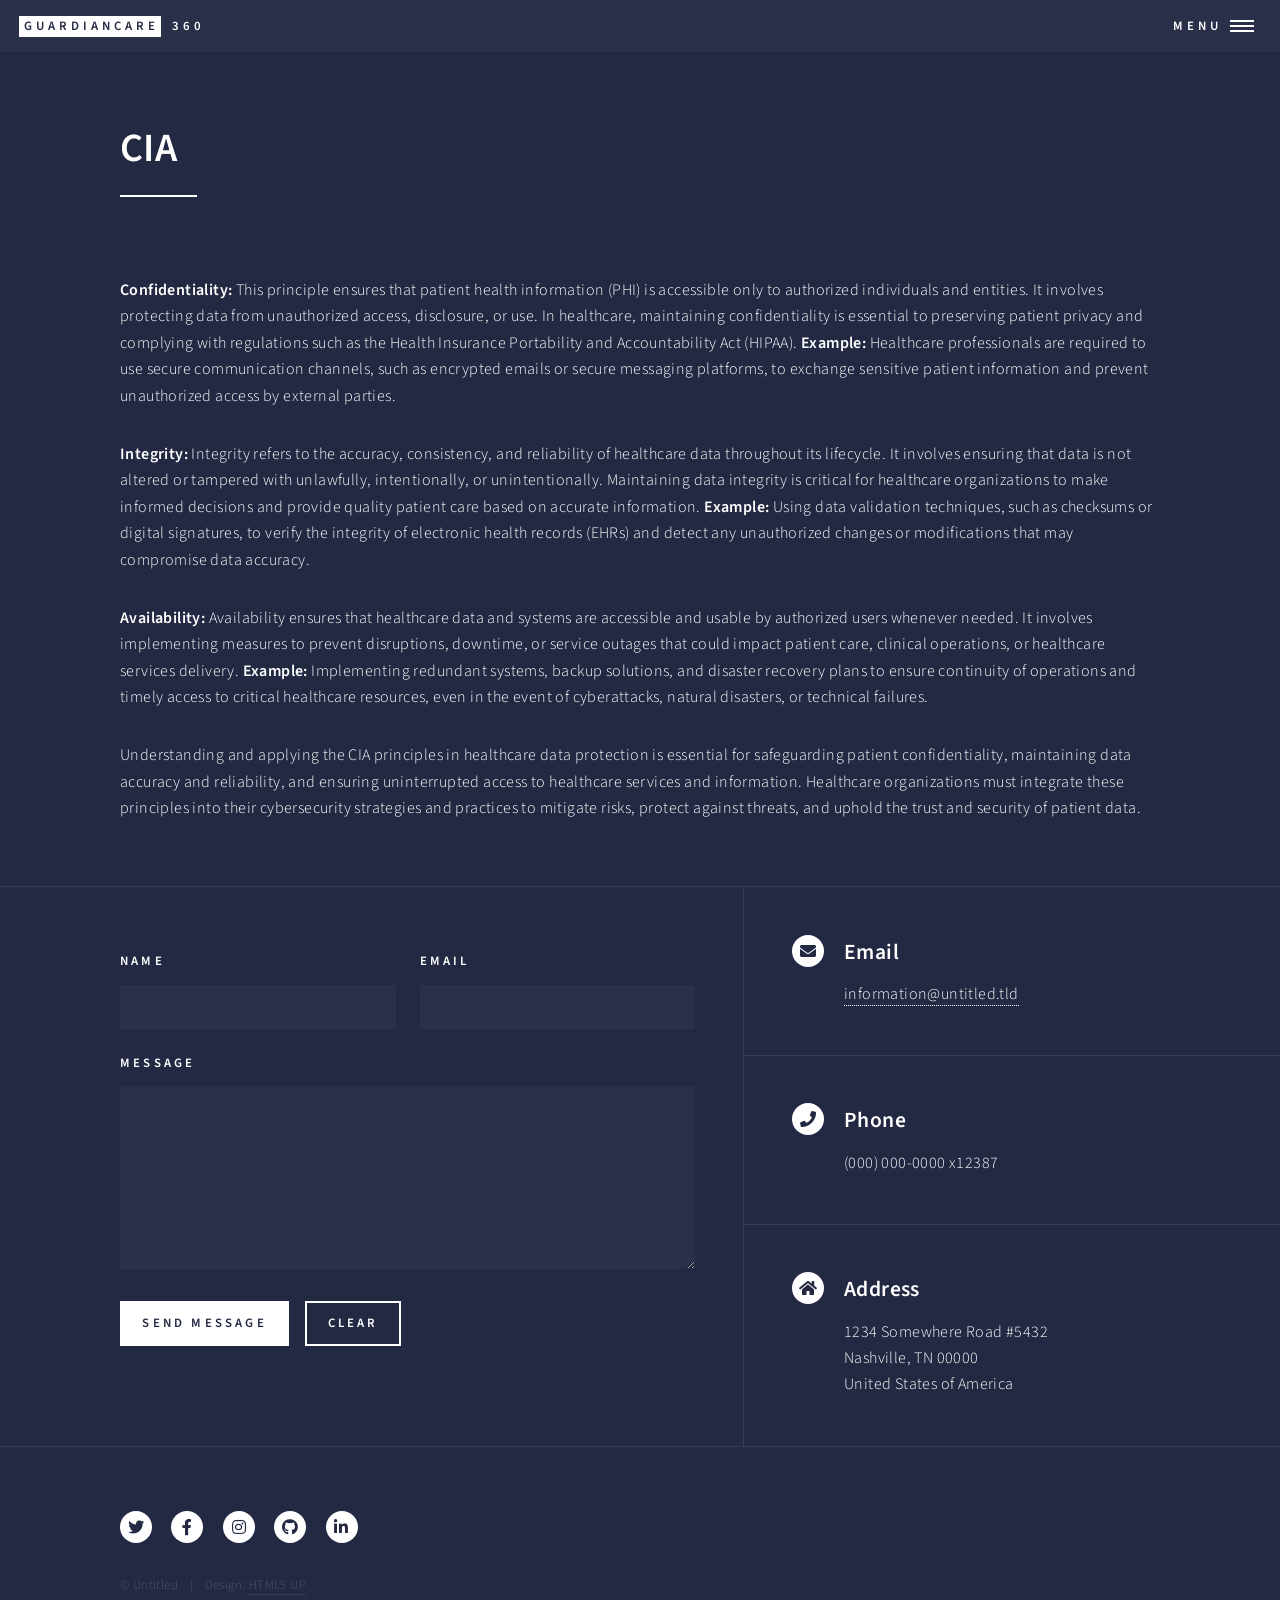
==== frontend/CIA.html @ e0faf11a "installations" ====
<!DOCTYPE HTML>

<html>
	<head>
		<title>CIA</title>
		<meta charset="utf-8" />
		<meta name="viewport" content="width=device-width, initial-scale=1, user-scalable=no" />
		<link rel="stylesheet" href="assets/css/main.css" />
		<noscript><link rel="stylesheet" href="assets/css/noscript.css" /></noscript>
	</head>
	<body class="is-preload">

		<!-- Wrapper -->
			<div id="wrapper">

				<!-- Header -->
					<header id="header">
						<a href="index.html" class="logo"><strong>GuardianCare</strong> <span>360</span></a>
						<nav>
							<a href="#menu">Menu</a>
						</nav>
					</header>

				<!-- Menu -->
					<nav id="menu">
						<ul class="links">
							<li><a href="index.html">Home</a></li>
							
						</ul>
						<ul class="actions stacked">
							<li><a href="#" class="button primary fit">Get Started</a></li>
							<li><a href="#" class="button fit">Log In</a></li>
						</ul>
					</nav>

				<!-- Main -->
					<div id="main" class="alt">

						<!-- One -->
							<section id="one">
								<div class="inner">
									<header class="major">
										<h1>CIA</h1>
									</header>
									<span class="image main"><img src="images/pic11.jpg" alt="" /></span>
									<p><b>Confidentiality:</b> This principle ensures that patient health information (PHI) is accessible only to authorized individuals and entities. It involves protecting data from unauthorized access, disclosure, or use. In healthcare, maintaining confidentiality is essential to preserving patient privacy and complying with regulations such as the Health Insurance Portability and Accountability Act (HIPAA).

										<b>Example:</b> Healthcare professionals are required to use secure communication channels, such as encrypted emails or secure messaging platforms, to exchange sensitive patient information and prevent unauthorized access by external parties.
										
										<p><b>Integrity:</b> Integrity refers to the accuracy, consistency, and reliability of healthcare data throughout its lifecycle. It involves ensuring that data is not altered or tampered with unlawfully, intentionally, or unintentionally. Maintaining data integrity is critical for healthcare organizations to make informed decisions and provide quality patient care based on accurate information.
										
										<b>Example: </b>Using data validation techniques, such as checksums or digital signatures, to verify the integrity of electronic health records (EHRs) and detect any unauthorized changes or modifications that may compromise data accuracy.</p>
										
										<p><b>Availability:</b> Availability ensures that healthcare data and systems are accessible and usable by authorized users whenever needed. It involves implementing measures to prevent disruptions, downtime, or service outages that could impact patient care, clinical operations, or healthcare services delivery.
										
										<b>Example:</b> Implementing redundant systems, backup solutions, and disaster recovery plans to ensure continuity of operations and timely access to critical healthcare resources, even in the event of cyberattacks, natural disasters, or technical failures.</p>
										
										Understanding and applying the CIA principles in healthcare data protection is essential for safeguarding patient confidentiality, maintaining data accuracy and reliability, and ensuring uninterrupted access to healthcare services and information. Healthcare organizations must integrate these principles into their cybersecurity strategies and practices to mitigate risks, protect against threats, and uphold the trust and security of patient data.</p>
									
								</div>
							</section>

					</div>

				<!-- Contact -->
					<section id="contact">
						<div class="inner">
							<section>
								<form method="post" action="#">
									<div class="fields">
										<div class="field half">
											<label for="name">Name</label>
											<input type="text" name="name" id="name" />
										</div>
										<div class="field half">
											<label for="email">Email</label>
											<input type="text" name="email" id="email" />
										</div>
										<div class="field">
											<label for="message">Message</label>
											<textarea name="message" id="message" rows="6"></textarea>
										</div>
									</div>
									<ul class="actions">
										<li><input type="submit" value="Send Message" class="primary" /></li>
										<li><input type="reset" value="Clear" /></li>
									</ul>
								</form>
							</section>
							<section class="split">
								<section>
									<div class="contact-method">
										<span class="icon solid alt fa-envelope"></span>
										<h3>Email</h3>
										<a href="#">information@untitled.tld</a>
									</div>
								</section>
								<section>
									<div class="contact-method">
										<span class="icon solid alt fa-phone"></span>
										<h3>Phone</h3>
										<span>(000) 000-0000 x12387</span>
									</div>
								</section>
								<section>
									<div class="contact-method">
										<span class="icon solid alt fa-home"></span>
										<h3>Address</h3>
										<span>1234 Somewhere Road #5432<br />
										Nashville, TN 00000<br />
										United States of America</span>
									</div>
								</section>
							</section>
						</div>
					</section>

				<!-- Footer -->
					<footer id="footer">
						<div class="inner">
							<ul class="icons">
								<li><a href="#" class="icon brands alt fa-twitter"><span class="label">Twitter</span></a></li>
								<li><a href="#" class="icon brands alt fa-facebook-f"><span class="label">Facebook</span></a></li>
								<li><a href="#" class="icon brands alt fa-instagram"><span class="label">Instagram</span></a></li>
								<li><a href="#" class="icon brands alt fa-github"><span class="label">GitHub</span></a></li>
								<li><a href="#" class="icon brands alt fa-linkedin-in"><span class="label">LinkedIn</span></a></li>
							</ul>
							<ul class="copyright">
								<li>&copy; Untitled</li><li>Design: <a href="https://html5up.net">HTML5 UP</a></li>
							</ul>
						</div>
					</footer>

			</div>

		<!-- Scripts -->
			<script src="assets/js/jquery.min.js"></script>
			<script src="assets/js/jquery.scrolly.min.js"></script>
			<script src="assets/js/jquery.scrollex.min.js"></script>
			<script src="assets/js/browser.min.js"></script>
			<script src="assets/js/breakpoints.min.js"></script>
			<script src="assets/js/util.js"></script>
			<script src="assets/js/main.js"></script>

	</body>
</html>
---- frontend/assets/css/main.css ----
@import url(fontawesome-all.min.css);
@import url("https://fonts.googleapis.com/css?family=Source+Sans+Pro:300,300italic,600,600italic");

/*
	Forty by HTML5 UP
	html5up.net | @ajlkn
	Free for personal and commercial use under the CCA 3.0 license (html5up.net/license)
*/

html, body, div, span, applet, object,
iframe, h1, h2, h3, h4, h5, h6, p, blockquote,
pre, a, abbr, acronym, address, big, cite,
code, del, dfn, em, img, ins, kbd, q, s, samp,
small, strike, strong, sub, sup, tt, var, b,
u, i, center, dl, dt, dd, ol, ul, li, fieldset,
form, label, legend, table, caption, tbody,
tfoot, thead, tr, th, td, article, aside,
canvas, details, embed, figure, figcaption,
footer, header, hgroup, menu, nav, output, ruby,
section, summary, time, mark, audio, video {
	margin: 0;
	padding: 0;
	border: 0;
	font-size: 100%;
	font: inherit;
	vertical-align: baseline;}

article, aside, details, figcaption, figure,
footer, header, hgroup, menu, nav, section {
	display: block;}

body {
	line-height: 1;
}

ol, ul {
	list-style: none;
}

blockquote, q {
	quotes: none;
}

	blockquote:before, blockquote:after, q:before, q:after {
		content: '';
		content: none;
	}

table {
	border-collapse: collapse;
	border-spacing: 0;
}

body {
	-webkit-text-size-adjust: none;
}

mark {
	background-color: transparent;
	color: inherit;
}

input::-moz-focus-inner {
	border: 0;
	padding: 0;
}

input, select, textarea {
	-moz-appearance: none;
	-webkit-appearance: none;
	-ms-appearance: none;
	appearance: none;
}

/* Basic */

	@-ms-viewport {
		width: device-width;
	}

	body {
		-ms-overflow-style: scrollbar;
	}

	@media screen and (max-width: 480px) {

		html, body {
			min-width: 320px;
		}

	}

	html {
		box-sizing: border-box;
	}

	*, *:before, *:after {
		box-sizing: inherit;
	}

	body {
		background: #242943;
	}

		body.is-preload *, body.is-preload *:before, body.is-preload *:after {
			-moz-animation: none !important;
			-webkit-animation: none !important;
			-ms-animation: none !important;
			animation: none !important;
			-moz-transition: none !important;
			-webkit-transition: none !important;
			-ms-transition: none !important;
			transition: none !important;
		}

/* Type */

	body, input, select, textarea {
		color: #ffffff;
		font-family: "Source Sans Pro", Helvetica, sans-serif;
		font-size: 17pt;
		font-weight: 300;
		letter-spacing: 0.025em;
		line-height: 1.65;
	}

		@media screen and (max-width: 1680px) {

			body, input, select, textarea {
				font-size: 14pt;
			}

		}

		@media screen and (max-width: 1280px) {

			body, input, select, textarea {
				font-size: 12pt;
			}

		}

		@media screen and (max-width: 360px) {

			body, input, select, textarea {
				font-size: 11pt;
			}

		}

	a {
		-moz-transition: color 0.2s ease-in-out, border-bottom-color 0.2s ease-in-out;
		-webkit-transition: color 0.2s ease-in-out, border-bottom-color 0.2s ease-in-out;
		-ms-transition: color 0.2s ease-in-out, border-bottom-color 0.2s ease-in-out;
		transition: color 0.2s ease-in-out, border-bottom-color 0.2s ease-in-out;
		border-bottom: dotted 1px;
		color: inherit;
		text-decoration: none;
	}

		a:hover {
			border-bottom-color: transparent;
			color: #9bf1ff !important;
		}

		a:active {
			color: #53e3fb !important;
		}

	strong, b {
		color: #ffffff;
		font-weight: 600;
	}

	em, i {
		font-style: italic;
	}

	p {
		margin: 0 0 2em 0;
	}

	h1, h2, h3, h4, h5, h6 {
		color: #ffffff;
		font-weight: 600;
		line-height: 1.65;
		margin: 0 0 1em 0;
	}

		h1 a, h2 a, h3 a, h4 a, h5 a, h6 a {
			color: inherit;
			border-bottom: 0;
		}

	h1 {
		font-size: 2.5em;
	}

	h2 {
		font-size: 1.75em;
	}

	h3 {
		font-size: 1.35em;
	}

	h4 {
		font-size: 1.1em;
	}

	h5 {
		font-size: 0.9em;
	}

	h6 {
		font-size: 0.7em;
	}

	@media screen and (max-width: 736px) {

		h1 {
			font-size: 2em;
		}

		h2 {
			font-size: 1.5em;
		}

		h3 {
			font-size: 1.25em;
		}

	}

	sub {
		font-size: 0.8em;
		position: relative;
		top: 0.5em;
	}

	sup {
		font-size: 0.8em;
		position: relative;
		top: -0.5em;
	}

	blockquote {
		border-left: solid 4px rgba(212, 212, 255, 0.1);
		font-style: italic;
		margin: 0 0 2em 0;
		padding: 0.5em 0 0.5em 2em;
	}

	code {
		background: rgba(212, 212, 255, 0.035);
		font-family: "Courier New", monospace;
		font-size: 0.9em;
		margin: 0 0.25em;
		padding: 0.25em 0.65em;
	}

	pre {
		-webkit-overflow-scrolling: touch;
		font-family: "Courier New", monospace;
		font-size: 0.9em;
		margin: 0 0 2em 0;
	}

		pre code {
			display: block;
			line-height: 1.75;
			padding: 1em 1.5em;
			overflow-x: auto;
		}

	hr {
		border: 0;
		border-bottom: solid 1px rgba(212, 212, 255, 0.1);
		margin: 2em 0;
	}

		hr.major {
			margin: 3em 0;
		}

	.align-left {
		text-align: left;
	}

	.align-center {
		text-align: center;
	}

	.align-right {
		text-align: right;
	}

/* Row */

	.row {
		display: flex;
		flex-wrap: wrap;
		box-sizing: border-box;
		align-items: stretch;
	}

		.row > * {
			box-sizing: border-box;
		}

		.row.gtr-uniform > * > :last-child {
			margin-bottom: 0;
		}

		.row.aln-left {
			justify-content: flex-start;
		}

		.row.aln-center {
			justify-content: center;
		}

		.row.aln-right {
			justify-content: flex-end;
		}

		.row.aln-top {
			align-items: flex-start;
		}

		.row.aln-middle {
			align-items: center;
		}

		.row.aln-bottom {
			align-items: flex-end;
		}

		.row > .imp {
			order: -1;
		}

		.row > .col-1 {
			width: 8.33333%;
		}

		.row > .off-1 {
			margin-left: 8.33333%;
		}

		.row > .col-2 {
			width: 16.66667%;
		}

		.row > .off-2 {
			margin-left: 16.66667%;
		}

		.row > .col-3 {
			width: 25%;
		}

		.row > .off-3 {
			margin-left: 25%;
		}

		.row > .col-4 {
			width: 33.33333%;
		}

		.row > .off-4 {
			margin-left: 33.33333%;
		}

		.row > .col-5 {
			width: 41.66667%;
		}

		.row > .off-5 {
			margin-left: 41.66667%;
		}

		.row > .col-6 {
			width: 50%;
		}

		.row > .off-6 {
			margin-left: 50%;
		}

		.row > .col-7 {
			width: 58.33333%;
		}

		.row > .off-7 {
			margin-left: 58.33333%;
		}

		.row > .col-8 {
			width: 66.66667%;
		}

		.row > .off-8 {
			margin-left: 66.66667%;
		}

		.row > .col-9 {
			width: 75%;
		}

		.row > .off-9 {
			margin-left: 75%;
		}

		.row > .col-10 {
			width: 83.33333%;
		}

		.row > .off-10 {
			margin-left: 83.33333%;
		}

		.row > .col-11 {
			width: 91.66667%;
		}

		.row > .off-11 {
			margin-left: 91.66667%;
		}

		.row > .col-12 {
			width: 100%;
		}

		.row > .off-12 {
			margin-left: 100%;
		}

		.row.gtr-0 {
			margin-top: 0;
			margin-left: 0em;
		}

			.row.gtr-0 > * {
				padding: 0 0 0 0em;
			}

			.row.gtr-0.gtr-uniform {
				margin-top: 0em;
			}

				.row.gtr-0.gtr-uniform > * {
					padding-top: 0em;
				}

		.row.gtr-25 {
			margin-top: 0;
			margin-left: -0.5em;
		}

			.row.gtr-25 > * {
				padding: 0 0 0 0.5em;
			}

			.row.gtr-25.gtr-uniform {
				margin-top: -0.5em;
			}

				.row.gtr-25.gtr-uniform > * {
					padding-top: 0.5em;
				}

		.row.gtr-50 {
			margin-top: 0;
			margin-left: -1em;
		}

			.row.gtr-50 > * {
				padding: 0 0 0 1em;
			}

			.row.gtr-50.gtr-uniform {
				margin-top: -1em;
			}

				.row.gtr-50.gtr-uniform > * {
					padding-top: 1em;
				}

		.row {
			margin-top: 0;
			margin-left: -2em;
		}

			.row > * {
				padding: 0 0 0 2em;
			}

			.row.gtr-uniform {
				margin-top: -2em;
			}

				.row.gtr-uniform > * {
					padding-top: 2em;
				}

		.row.gtr-150 {
			margin-top: 0;
			margin-left: -3em;
		}

			.row.gtr-150 > * {
				padding: 0 0 0 3em;
			}

			.row.gtr-150.gtr-uniform {
				margin-top: -3em;
			}

				.row.gtr-150.gtr-uniform > * {
					padding-top: 3em;
				}

		.row.gtr-200 {
			margin-top: 0;
			margin-left: -4em;
		}

			.row.gtr-200 > * {
				padding: 0 0 0 4em;
			}

			.row.gtr-200.gtr-uniform {
				margin-top: -4em;
			}

				.row.gtr-200.gtr-uniform > * {
					padding-top: 4em;
				}

		@media screen and (max-width: 1680px) {

			.row {
				display: flex;
				flex-wrap: wrap;
				box-sizing: border-box;
				align-items: stretch;
			}

				.row > * {
					box-sizing: border-box;
				}

				.row.gtr-uniform > * > :last-child {
					margin-bottom: 0;
				}

				.row.aln-left {
					justify-content: flex-start;
				}

				.row.aln-center {
					justify-content: center;
				}

				.row.aln-right {
					justify-content: flex-end;
				}

				.row.aln-top {
					align-items: flex-start;
				}

				.row.aln-middle {
					align-items: center;
				}

				.row.aln-bottom {
					align-items: flex-end;
				}

				.row > .imp-xlarge {
					order: -1;
				}

				.row > .col-1-xlarge {
					width: 8.33333%;
				}

				.row > .off-1-xlarge {
					margin-left: 8.33333%;
				}

				.row > .col-2-xlarge {
					width: 16.66667%;
				}

				.row > .off-2-xlarge {
					margin-left: 16.66667%;
				}

				.row > .col-3-xlarge {
					width: 25%;
				}

				.row > .off-3-xlarge {
					margin-left: 25%;
				}

				.row > .col-4-xlarge {
					width: 33.33333%;
				}

				.row > .off-4-xlarge {
					margin-left: 33.33333%;
				}

				.row > .col-5-xlarge {
					width: 41.66667%;
				}

				.row > .off-5-xlarge {
					margin-left: 41.66667%;
				}

				.row > .col-6-xlarge {
					width: 50%;
				}

				.row > .off-6-xlarge {
					margin-left: 50%;
				}

				.row > .col-7-xlarge {
					width: 58.33333%;
				}

				.row > .off-7-xlarge {
					margin-left: 58.33333%;
				}

				.row > .col-8-xlarge {
					width: 66.66667%;
				}

				.row > .off-8-xlarge {
					margin-left: 66.66667%;
				}

				.row > .col-9-xlarge {
					width: 75%;
				}

				.row > .off-9-xlarge {
					margin-left: 75%;
				}

				.row > .col-10-xlarge {
					width: 83.33333%;
				}

				.row > .off-10-xlarge {
					margin-left: 83.33333%;
				}

				.row > .col-11-xlarge {
					width: 91.66667%;
				}

				.row > .off-11-xlarge {
					margin-left: 91.66667%;
				}

				.row > .col-12-xlarge {
					width: 100%;
				}

				.row > .off-12-xlarge {
					margin-left: 100%;
				}

				.row.gtr-0 {
					margin-top: 0;
					margin-left: 0em;
				}

					.row.gtr-0 > * {
						padding: 0 0 0 0em;
					}

					.row.gtr-0.gtr-uniform {
						margin-top: 0em;
					}

						.row.gtr-0.gtr-uniform > * {
							padding-top: 0em;
						}

				.row.gtr-25 {
					margin-top: 0;
					margin-left: -0.5em;
				}

					.row.gtr-25 > * {
						padding: 0 0 0 0.5em;
					}

					.row.gtr-25.gtr-uniform {
						margin-top: -0.5em;
					}

						.row.gtr-25.gtr-uniform > * {
							padding-top: 0.5em;
						}

				.row.gtr-50 {
					margin-top: 0;
					margin-left: -1em;
				}

					.row.gtr-50 > * {
						padding: 0 0 0 1em;
					}

					.row.gtr-50.gtr-uniform {
						margin-top: -1em;
					}

						.row.gtr-50.gtr-uniform > * {
							padding-top: 1em;
						}

				.row {
					margin-top: 0;
					margin-left: -2em;
				}

					.row > * {
						padding: 0 0 0 2em;
					}

					.row.gtr-uniform {
						margin-top: -2em;
					}

						.row.gtr-uniform > * {
							padding-top: 2em;
						}

				.row.gtr-150 {
					margin-top: 0;
					margin-left: -3em;
				}

					.row.gtr-150 > * {
						padding: 0 0 0 3em;
					}

					.row.gtr-150.gtr-uniform {
						margin-top: -3em;
					}

						.row.gtr-150.gtr-uniform > * {
							padding-top: 3em;
						}

				.row.gtr-200 {
					margin-top: 0;
					margin-left: -4em;
				}

					.row.gtr-200 > * {
						padding: 0 0 0 4em;
					}

					.row.gtr-200.gtr-uniform {
						margin-top: -4em;
					}

						.row.gtr-200.gtr-uniform > * {
							padding-top: 4em;
						}

		}

		@media screen and (max-width: 1280px) {

			.row {
				display: flex;
				flex-wrap: wrap;
				box-sizing: border-box;
				align-items: stretch;
			}

				.row > * {
					box-sizing: border-box;
				}

				.row.gtr-uniform > * > :last-child {
					margin-bottom: 0;
				}

				.row.aln-left {
					justify-content: flex-start;
				}

				.row.aln-center {
					justify-content: center;
				}

				.row.aln-right {
					justify-content: flex-end;
				}

				.row.aln-top {
					align-items: flex-start;
				}

				.row.aln-middle {
					align-items: center;
				}

				.row.aln-bottom {
					align-items: flex-end;
				}

				.row > .imp-large {
					order: -1;
				}

				.row > .col-1-large {
					width: 8.33333%;
				}

				.row > .off-1-large {
					margin-left: 8.33333%;
				}

				.row > .col-2-large {
					width: 16.66667%;
				}

				.row > .off-2-large {
					margin-left: 16.66667%;
				}

				.row > .col-3-large {
					width: 25%;
				}

				.row > .off-3-large {
					margin-left: 25%;
				}

				.row > .col-4-large {
					width: 33.33333%;
				}

				.row > .off-4-large {
					margin-left: 33.33333%;
				}

				.row > .col-5-large {
					width: 41.66667%;
				}

				.row > .off-5-large {
					margin-left: 41.66667%;
				}

				.row > .col-6-large {
					width: 50%;
				}

				.row > .off-6-large {
					margin-left: 50%;
				}

				.row > .col-7-large {
					width: 58.33333%;
				}

				.row > .off-7-large {
					margin-left: 58.33333%;
				}

				.row > .col-8-large {
					width: 66.66667%;
				}

				.row > .off-8-large {
					margin-left: 66.66667%;
				}

				.row > .col-9-large {
					width: 75%;
				}

				.row > .off-9-large {
					margin-left: 75%;
				}

				.row > .col-10-large {
					width: 83.33333%;
				}

				.row > .off-10-large {
					margin-left: 83.33333%;
				}

				.row > .col-11-large {
					width: 91.66667%;
				}

				.row > .off-11-large {
					margin-left: 91.66667%;
				}

				.row > .col-12-large {
					width: 100%;
				}

				.row > .off-12-large {
					margin-left: 100%;
				}

				.row.gtr-0 {
					margin-top: 0;
					margin-left: 0em;
				}

					.row.gtr-0 > * {
						padding: 0 0 0 0em;
					}

					.row.gtr-0.gtr-uniform {
						margin-top: 0em;
					}

						.row.gtr-0.gtr-uniform > * {
							padding-top: 0em;
						}

				.row.gtr-25 {
					margin-top: 0;
					margin-left: -0.375em;
				}

					.row.gtr-25 > * {
						padding: 0 0 0 0.375em;
					}

					.row.gtr-25.gtr-uniform {
						margin-top: -0.375em;
					}

						.row.gtr-25.gtr-uniform > * {
							padding-top: 0.375em;
						}

				.row.gtr-50 {
					margin-top: 0;
					margin-left: -0.75em;
				}

					.row.gtr-50 > * {
						padding: 0 0 0 0.75em;
					}

					.row.gtr-50.gtr-uniform {
						margin-top: -0.75em;
					}

						.row.gtr-50.gtr-uniform > * {
							padding-top: 0.75em;
						}

				.row {
					margin-top: 0;
					margin-left: -1.5em;
				}

					.row > * {
						padding: 0 0 0 1.5em;
					}

					.row.gtr-uniform {
						margin-top: -1.5em;
					}

						.row.gtr-uniform > * {
							padding-top: 1.5em;
						}

				.row.gtr-150 {
					margin-top: 0;
					margin-left: -2.25em;
				}

					.row.gtr-150 > * {
						padding: 0 0 0 2.25em;
					}

					.row.gtr-150.gtr-uniform {
						margin-top: -2.25em;
					}

						.row.gtr-150.gtr-uniform > * {
							padding-top: 2.25em;
						}

				.row.gtr-200 {
					margin-top: 0;
					margin-left: -3em;
				}

					.row.gtr-200 > * {
						padding: 0 0 0 3em;
					}

					.row.gtr-200.gtr-uniform {
						margin-top: -3em;
					}

						.row.gtr-200.gtr-uniform > * {
							padding-top: 3em;
						}

		}

		@media screen and (max-width: 980px) {

			.row {
				display: flex;
				flex-wrap: wrap;
				box-sizing: border-box;
				align-items: stretch;
			}

				.row > * {
					box-sizing: border-box;
				}

				.row.gtr-uniform > * > :last-child {
					margin-bottom: 0;
				}

				.row.aln-left {
					justify-content: flex-start;
				}

				.row.aln-center {
					justify-content: center;
				}

				.row.aln-right {
					justify-content: flex-end;
				}

				.row.aln-top {
					align-items: flex-start;
				}

				.row.aln-middle {
					align-items: center;
				}

				.row.aln-bottom {
					align-items: flex-end;
				}

				.row > .imp-medium {
					order: -1;
				}

				.row > .col-1-medium {
					width: 8.33333%;
				}

				.row > .off-1-medium {
					margin-left: 8.33333%;
				}

				.row > .col-2-medium {
					width: 16.66667%;
				}

				.row > .off-2-medium {
					margin-left: 16.66667%;
				}

				.row > .col-3-medium {
					width: 25%;
				}

				.row > .off-3-medium {
					margin-left: 25%;
				}

				.row > .col-4-medium {
					width: 33.33333%;
				}

				.row > .off-4-medium {
					margin-left: 33.33333%;
				}

				.row > .col-5-medium {
					width: 41.66667%;
				}

				.row > .off-5-medium {
					margin-left: 41.66667%;
				}

				.row > .col-6-medium {
					width: 50%;
				}

				.row > .off-6-medium {
					margin-left: 50%;
				}

				.row > .col-7-medium {
					width: 58.33333%;
				}

				.row > .off-7-medium {
					margin-left: 58.33333%;
				}

				.row > .col-8-medium {
					width: 66.66667%;
				}

				.row > .off-8-medium {
					margin-left: 66.66667%;
				}

				.row > .col-9-medium {
					width: 75%;
				}

				.row > .off-9-medium {
					margin-left: 75%;
				}

				.row > .col-10-medium {
					width: 83.33333%;
				}

				.row > .off-10-medium {
					margin-left: 83.33333%;
				}

				.row > .col-11-medium {
					width: 91.66667%;
				}

				.row > .off-11-medium {
					margin-left: 91.66667%;
				}

				.row > .col-12-medium {
					width: 100%;
				}

				.row > .off-12-medium {
					margin-left: 100%;
				}

				.row.gtr-0 {
					margin-top: 0;
					margin-left: 0em;
				}

					.row.gtr-0 > * {
						padding: 0 0 0 0em;
					}

					.row.gtr-0.gtr-uniform {
						margin-top: 0em;
					}

						.row.gtr-0.gtr-uniform > * {
							padding-top: 0em;
						}

				.row.gtr-25 {
					margin-top: 0;
					margin-left: -0.375em;
				}

					.row.gtr-25 > * {
						padding: 0 0 0 0.375em;
					}

					.row.gtr-25.gtr-uniform {
						margin-top: -0.375em;
					}

						.row.gtr-25.gtr-uniform > * {
							padding-top: 0.375em;
						}

				.row.gtr-50 {
					margin-top: 0;
					margin-left: -0.75em;
				}

					.row.gtr-50 > * {
						padding: 0 0 0 0.75em;
					}

					.row.gtr-50.gtr-uniform {
						margin-top: -0.75em;
					}

						.row.gtr-50.gtr-uniform > * {
							padding-top: 0.75em;
						}

				.row {
					margin-top: 0;
					margin-left: -1.5em;
				}

					.row > * {
						padding: 0 0 0 1.5em;
					}

					.row.gtr-uniform {
						margin-top: -1.5em;
					}

						.row.gtr-uniform > * {
							padding-top: 1.5em;
						}

				.row.gtr-150 {
					margin-top: 0;
					margin-left: -2.25em;
				}

					.row.gtr-150 > * {
						padding: 0 0 0 2.25em;
					}

					.row.gtr-150.gtr-uniform {
						margin-top: -2.25em;
					}

						.row.gtr-150.gtr-uniform > * {
							padding-top: 2.25em;
						}

				.row.gtr-200 {
					margin-top: 0;
					margin-left: -3em;
				}

					.row.gtr-200 > * {
						padding: 0 0 0 3em;
					}

					.row.gtr-200.gtr-uniform {
						margin-top: -3em;
					}

						.row.gtr-200.gtr-uniform > * {
							padding-top: 3em;
						}

		}

		@media screen and (max-width: 736px) {

			.row {
				display: flex;
				flex-wrap: wrap;
				box-sizing: border-box;
				align-items: stretch;
			}

				.row > * {
					box-sizing: border-box;
				}

				.row.gtr-uniform > * > :last-child {
					margin-bottom: 0;
				}

				.row.aln-left {
					justify-content: flex-start;
				}

				.row.aln-center {
					justify-content: center;
				}

				.row.aln-right {
					justify-content: flex-end;
				}

				.row.aln-top {
					align-items: flex-start;
				}

				.row.aln-middle {
					align-items: center;
				}

				.row.aln-bottom {
					align-items: flex-end;
				}

				.row > .imp-small {
					order: -1;
				}

				.row > .col-1-small {
					width: 8.33333%;
				}

				.row > .off-1-small {
					margin-left: 8.33333%;
				}

				.row > .col-2-small {
					width: 16.66667%;
				}

				.row > .off-2-small {
					margin-left: 16.66667%;
				}

				.row > .col-3-small {
					width: 25%;
				}

				.row > .off-3-small {
					margin-left: 25%;
				}

				.row > .col-4-small {
					width: 33.33333%;
				}

				.row > .off-4-small {
					margin-left: 33.33333%;
				}

				.row > .col-5-small {
					width: 41.66667%;
				}

				.row > .off-5-small {
					margin-left: 41.66667%;
				}

				.row > .col-6-small {
					width: 50%;
				}

				.row > .off-6-small {
					margin-left: 50%;
				}

				.row > .col-7-small {
					width: 58.33333%;
				}

				.row > .off-7-small {
					margin-left: 58.33333%;
				}

				.row > .col-8-small {
					width: 66.66667%;
				}

				.row > .off-8-small {
					margin-left: 66.66667%;
				}

				.row > .col-9-small {
					width: 75%;
				}

				.row > .off-9-small {
					margin-left: 75%;
				}

				.row > .col-10-small {
					width: 83.33333%;
				}

				.row > .off-10-small {
					margin-left: 83.33333%;
				}

				.row > .col-11-small {
					width: 91.66667%;
				}

				.row > .off-11-small {
					margin-left: 91.66667%;
				}

				.row > .col-12-small {
					width: 100%;
				}

				.row > .off-12-small {
					margin-left: 100%;
				}

				.row.gtr-0 {
					margin-top: 0;
					margin-left: 0em;
				}

					.row.gtr-0 > * {
						padding: 0 0 0 0em;
					}

					.row.gtr-0.gtr-uniform {
						margin-top: 0em;
					}

						.row.gtr-0.gtr-uniform > * {
							padding-top: 0em;
						}

				.row.gtr-25 {
					margin-top: 0;
					margin-left: -0.3125em;
				}

					.row.gtr-25 > * {
						padding: 0 0 0 0.3125em;
					}

					.row.gtr-25.gtr-uniform {
						margin-top: -0.3125em;
					}

						.row.gtr-25.gtr-uniform > * {
							padding-top: 0.3125em;
						}

				.row.gtr-50 {
					margin-top: 0;
					margin-left: -0.625em;
				}

					.row.gtr-50 > * {
						padding: 0 0 0 0.625em;
					}

					.row.gtr-50.gtr-uniform {
						margin-top: -0.625em;
					}

						.row.gtr-50.gtr-uniform > * {
							padding-top: 0.625em;
						}

				.row {
					margin-top: 0;
					margin-left: -1.25em;
				}

					.row > * {
						padding: 0 0 0 1.25em;
					}

					.row.gtr-uniform {
						margin-top: -1.25em;
					}

						.row.gtr-uniform > * {
							padding-top: 1.25em;
						}

				.row.gtr-150 {
					margin-top: 0;
					margin-left: -1.875em;
				}

					.row.gtr-150 > * {
						padding: 0 0 0 1.875em;
					}

					.row.gtr-150.gtr-uniform {
						margin-top: -1.875em;
					}

						.row.gtr-150.gtr-uniform > * {
							padding-top: 1.875em;
						}

				.row.gtr-200 {
					margin-top: 0;
					margin-left: -2.5em;
				}

					.row.gtr-200 > * {
						padding: 0 0 0 2.5em;
					}

					.row.gtr-200.gtr-uniform {
						margin-top: -2.5em;
					}

						.row.gtr-200.gtr-uniform > * {
							padding-top: 2.5em;
						}

		}

		@media screen and (max-width: 480px) {

			.row {
				display: flex;
				flex-wrap: wrap;
				box-sizing: border-box;
				align-items: stretch;
			}

				.row > * {
					box-sizing: border-box;
				}

				.row.gtr-uniform > * > :last-child {
					margin-bottom: 0;
				}

				.row.aln-left {
					justify-content: flex-start;
				}

				.row.aln-center {
					justify-content: center;
				}

				.row.aln-right {
					justify-content: flex-end;
				}

				.row.aln-top {
					align-items: flex-start;
				}

				.row.aln-middle {
					align-items: center;
				}

				.row.aln-bottom {
					align-items: flex-end;
				}

				.row > .imp-xsmall {
					order: -1;
				}

				.row > .col-1-xsmall {
					width: 8.33333%;
				}

				.row > .off-1-xsmall {
					margin-left: 8.33333%;
				}

				.row > .col-2-xsmall {
					width: 16.66667%;
				}

				.row > .off-2-xsmall {
					margin-left: 16.66667%;
				}

				.row > .col-3-xsmall {
					width: 25%;
				}

				.row > .off-3-xsmall {
					margin-left: 25%;
				}

				.row > .col-4-xsmall {
					width: 33.33333%;
				}

				.row > .off-4-xsmall {
					margin-left: 33.33333%;
				}

				.row > .col-5-xsmall {
					width: 41.66667%;
				}

				.row > .off-5-xsmall {
					margin-left: 41.66667%;
				}

				.row > .col-6-xsmall {
					width: 50%;
				}

				.row > .off-6-xsmall {
					margin-left: 50%;
				}

				.row > .col-7-xsmall {
					width: 58.33333%;
				}

				.row > .off-7-xsmall {
					margin-left: 58.33333%;
				}

				.row > .col-8-xsmall {
					width: 66.66667%;
				}

				.row > .off-8-xsmall {
					margin-left: 66.66667%;
				}

				.row > .col-9-xsmall {
					width: 75%;
				}

				.row > .off-9-xsmall {
					margin-left: 75%;
				}

				.row > .col-10-xsmall {
					width: 83.33333%;
				}

				.row > .off-10-xsmall {
					margin-left: 83.33333%;
				}

				.row > .col-11-xsmall {
					width: 91.66667%;
				}

				.row > .off-11-xsmall {
					margin-left: 91.66667%;
				}

				.row > .col-12-xsmall {
					width: 100%;
				}

				.row > .off-12-xsmall {
					margin-left: 100%;
				}

				.row.gtr-0 {
					margin-top: 0;
					margin-left: 0em;
				}

					.row.gtr-0 > * {
						padding: 0 0 0 0em;
					}

					.row.gtr-0.gtr-uniform {
						margin-top: 0em;
					}

						.row.gtr-0.gtr-uniform > * {
							padding-top: 0em;
						}

				.row.gtr-25 {
					margin-top: 0;
					margin-left: -0.3125em;
				}

					.row.gtr-25 > * {
						padding: 0 0 0 0.3125em;
					}

					.row.gtr-25.gtr-uniform {
						margin-top: -0.3125em;
					}

						.row.gtr-25.gtr-uniform > * {
							padding-top: 0.3125em;
						}

				.row.gtr-50 {
					margin-top: 0;
					margin-left: -0.625em;
				}

					.row.gtr-50 > * {
						padding: 0 0 0 0.625em;
					}

					.row.gtr-50.gtr-uniform {
						margin-top: -0.625em;
					}

						.row.gtr-50.gtr-uniform > * {
							padding-top: 0.625em;
						}

				.row {
					margin-top: 0;
					margin-left: -1.25em;
				}

					.row > * {
						padding: 0 0 0 1.25em;
					}

					.row.gtr-uniform {
						margin-top: -1.25em;
					}

						.row.gtr-uniform > * {
							padding-top: 1.25em;
						}

				.row.gtr-150 {
					margin-top: 0;
					margin-left: -1.875em;
				}

					.row.gtr-150 > * {
						padding: 0 0 0 1.875em;
					}

					.row.gtr-150.gtr-uniform {
						margin-top: -1.875em;
					}

						.row.gtr-150.gtr-uniform > * {
							padding-top: 1.875em;
						}

				.row.gtr-200 {
					margin-top: 0;
					margin-left: -2.5em;
				}

					.row.gtr-200 > * {
						padding: 0 0 0 2.5em;
					}

					.row.gtr-200.gtr-uniform {
						margin-top: -2.5em;
					}

						.row.gtr-200.gtr-uniform > * {
							padding-top: 2.5em;
						}

		}

/* Section/Article */

	section.special, article.special {
		text-align: center;
	}

	header.major {
		width: -moz-max-content;
		width: -webkit-max-content;
		width: -ms-max-content;
		width: max-content;
		margin-bottom: 2em;
	}

		header.major > :first-child {
			margin-bottom: 0;
			width: calc(100% + 0.5em);
		}

			header.major > :first-child:after {
				content: '';
				background-color: #ffffff;
				display: block;
				height: 2px;
				margin: 0.325em 0 0.5em 0;
				width: 100%;
			}

		header.major > p {
			font-size: 0.7em;
			font-weight: 600;
			letter-spacing: 0.25em;
			margin-bottom: 0;
			text-transform: uppercase;
		}

		body.is-ie header.major > :first-child:after {
			max-width: 9em;
		}

		body.is-ie header.major > h1:after {
			max-width: 100% !important;
		}

	@media screen and (max-width: 736px) {

		header.major > p br {
			display: none;
		}

	}

/* Form */

	form {
		margin: 0 0 2em 0;
	}

		form > :last-child {
			margin-bottom: 0;
		}

		form > .fields {
			display: -moz-flex;
			display: -webkit-flex;
			display: -ms-flex;
			display: flex;
			-moz-flex-wrap: wrap;
			-webkit-flex-wrap: wrap;
			-ms-flex-wrap: wrap;
			flex-wrap: wrap;
			width: calc(100% + 3em);
			margin: -1.5em 0 2em -1.5em;
		}

			form > .fields > .field {
				-moz-flex-grow: 0;
				-webkit-flex-grow: 0;
				-ms-flex-grow: 0;
				flex-grow: 0;
				-moz-flex-shrink: 0;
				-webkit-flex-shrink: 0;
				-ms-flex-shrink: 0;
				flex-shrink: 0;
				padding: 1.5em 0 0 1.5em;
				width: calc(100% - 1.5em);
			}

				form > .fields > .field.half {
					width: calc(50% - 0.75em);
				}

				form > .fields > .field.third {
					width: calc(100%/3 - 0.5em);
				}

				form > .fields > .field.quarter {
					width: calc(25% - 0.375em);
				}

		@media screen and (max-width: 480px) {

			form > .fields {
				width: calc(100% + 3em);
				margin: -1.5em 0 2em -1.5em;
			}

				form > .fields > .field {
					padding: 1.5em 0 0 1.5em;
					width: calc(100% - 1.5em);
				}

					form > .fields > .field.half {
						width: calc(100% - 1.5em);
					}

					form > .fields > .field.third {
						width: calc(100% - 1.5em);
					}

					form > .fields > .field.quarter {
						width: calc(100% - 1.5em);
					}

		}

	label {
		color: #ffffff;
		display: block;
		font-size: 0.8em;
		font-weight: 600;
		letter-spacing: 0.25em;
		margin: 0 0 1em 0;
		text-transform: uppercase;
	}

	input[type="text"],
	input[type="password"],
	input[type="email"],
	input[type="tel"],
	input[type="search"],
	input[type="url"],
	select,
	textarea {
		-moz-appearance: none;
		-webkit-appearance: none;
		-ms-appearance: none;
		appearance: none;
		background: rgba(212, 212, 255, 0.035);
		border: none;
		border-radius: 0;
		color: inherit;
		display: block;
		outline: 0;
		padding: 0 1em;
		text-decoration: none;
		width: 100%;
	}

		input[type="text"]:invalid,
		input[type="password"]:invalid,
		input[type="email"]:invalid,
		input[type="tel"]:invalid,
		input[type="search"]:invalid,
		input[type="url"]:invalid,
		select:invalid,
		textarea:invalid {
			box-shadow: none;
		}

		input[type="text"]:focus,
		input[type="password"]:focus,
		input[type="email"]:focus,
		input[type="tel"]:focus,
		input[type="search"]:focus,
		input[type="url"]:focus,
		select:focus,
		textarea:focus {
			border-color: #9bf1ff;
			box-shadow: 0 0 0 2px #9bf1ff;
		}

	select {
		background-image: url("data:image/svg+xml;charset=utf8,%3Csvg xmlns='http://www.w3.org/2000/svg' width='40' height='40' preserveAspectRatio='none' viewBox='0 0 40 40'%3E%3Cpath d='M9.4,12.3l10.4,10.4l10.4-10.4c0.2-0.2,0.5-0.4,0.9-0.4c0.3,0,0.6,0.1,0.9,0.4l3.3,3.3c0.2,0.2,0.4,0.5,0.4,0.9 c0,0.4-0.1,0.6-0.4,0.9L20.7,31.9c-0.2,0.2-0.5,0.4-0.9,0.4c-0.3,0-0.6-0.1-0.9-0.4L4.3,17.3c-0.2-0.2-0.4-0.5-0.4-0.9 c0-0.4,0.1-0.6,0.4-0.9l3.3-3.3c0.2-0.2,0.5-0.4,0.9-0.4S9.1,12.1,9.4,12.3z' fill='rgba(212, 212, 255, 0.1)' /%3E%3C/svg%3E");
		background-size: 1.25rem;
		background-repeat: no-repeat;
		background-position: calc(100% - 1rem) center;
		height: 2.75em;
		padding-right: 2.75em;
		text-overflow: ellipsis;
	}

		select option {
			color: #ffffff;
			background: #242943;
		}

		select:focus::-ms-value {
			background-color: transparent;
		}

		select::-ms-expand {
			display: none;
		}

	input[type="text"],
	input[type="password"],
	input[type="email"],
	input[type="tel"],
	input[type="search"],
	input[type="url"],
	select {
		height: 2.75em;
	}

	textarea {
		padding: 0.75em 1em;
	}

	input[type="checkbox"],
	input[type="radio"] {
		-moz-appearance: none;
		-webkit-appearance: none;
		-ms-appearance: none;
		appearance: none;
		display: block;
		float: left;
		margin-right: -2em;
		opacity: 0;
		width: 1em;
		z-index: -1;
	}

		input[type="checkbox"] + label,
		input[type="radio"] + label {
			text-decoration: none;
			color: #ffffff;
			cursor: pointer;
			display: inline-block;
			font-weight: 300;
			padding-left: 2.65em;
			padding-right: 0.75em;
			position: relative;
		}

			input[type="checkbox"] + label:before,
			input[type="radio"] + label:before {
				-moz-osx-font-smoothing: grayscale;
				-webkit-font-smoothing: antialiased;
				display: inline-block;
				font-style: normal;
				font-variant: normal;
				text-rendering: auto;
				line-height: 1;
				text-transform: none !important;
				font-family: 'Font Awesome 5 Free';
				font-weight: 900;
			}

			input[type="checkbox"] + label:before,
			input[type="radio"] + label:before {
				background: rgba(212, 212, 255, 0.035);
				content: '';
				display: inline-block;
				font-size: 0.8em;
				height: 2.0625em;
				left: 0;
				letter-spacing: 0;
				line-height: 2.0625em;
				position: absolute;
				text-align: center;
				top: 0;
				width: 2.0625em;
			}

		input[type="checkbox"]:checked + label:before,
		input[type="radio"]:checked + label:before {
			background: #ffffff;
			border-color: #9bf1ff;
			content: '\f00c';
			color: #242943;
		}

		input[type="checkbox"]:focus + label:before,
		input[type="radio"]:focus + label:before {
			box-shadow: 0 0 0 2px #9bf1ff;
		}

	input[type="radio"] + label:before {
		border-radius: 100%;
	}

	::-webkit-input-placeholder {
		color: rgba(244, 244, 255, 0.2) !important;
		opacity: 1.0;
	}

	:-moz-placeholder {
		color: rgba(244, 244, 255, 0.2) !important;
		opacity: 1.0;
	}

	::-moz-placeholder {
		color: rgba(244, 244, 255, 0.2) !important;
		opacity: 1.0;
	}

	:-ms-input-placeholder {
		color: rgba(244, 244, 255, 0.2) !important;
		opacity: 1.0;
	}

/* Box */

	.box {
		border: solid 1px rgba(212, 212, 255, 0.1);
		margin-bottom: 2em;
		padding: 1.5em;
	}

		.box > :last-child,
		.box > :last-child > :last-child,
		.box > :last-child > :last-child > :last-child {
			margin-bottom: 0;
		}

		.box.alt {
			border: 0;
			border-radius: 0;
			padding: 0;
		}

/* Icon */

	.icon {
		text-decoration: none;
		border-bottom: none;
		position: relative;
	}

		.icon:before {
			-moz-osx-font-smoothing: grayscale;
			-webkit-font-smoothing: antialiased;
			display: inline-block;
			font-style: normal;
			font-variant: normal;
			text-rendering: auto;
			line-height: 1;
			text-transform: none !important;
			font-family: 'Font Awesome 5 Free';
			font-weight: 400;
		}

		.icon > .label {
			display: none;
		}

		.icon:before {
			line-height: inherit;
		}

		.icon.solid:before {
			font-weight: 900;
		}

		.icon.brands:before {
			font-family: 'Font Awesome 5 Brands';
		}

		.icon.alt:before {
			background-color: #ffffff;
			border-radius: 100%;
			color: #242943;
			display: inline-block;
			height: 2em;
			line-height: 2em;
			text-align: center;
			width: 2em;
		}

	a.icon.alt:before {
		-moz-transition: background-color 0.2s ease-in-out;
		-webkit-transition: background-color 0.2s ease-in-out;
		-ms-transition: background-color 0.2s ease-in-out;
		transition: background-color 0.2s ease-in-out;
	}

	a.icon.alt:hover:before {
		background-color: #6fc3df;
	}

	a.icon.alt:active:before {
		background-color: #37a6cb;
	}

/* Image */

	.image {
		border: 0;
		display: inline-block;
		position: relative;
	}

		.image img {
			display: block;
		}

		.image.left, .image.right {
			max-width: 30%;
		}

			.image.left img, .image.right img {
				width: 100%;
			}

		.image.left {
			float: left;
			margin: 0 1.5em 1.25em 0;
			top: 0.25em;
		}

		.image.right {
			float: right;
			margin: 0 0 1.25em 1.5em;
			top: 0.25em;
		}

		.image.fit {
			display: block;
			margin: 0 0 2em 0;
			width: 100%;
		}

			.image.fit img {
				width: 100%;
			}

		.image.main {
			display: block;
			margin: 2.5em 0;
			width: 100%;
		}

			.image.main img {
				width: 100%;
			}

			@media screen and (max-width: 736px) {

				.image.main {
					margin: 1.5em 0;
				}

			}

/* List */

	ol {
		list-style: decimal;
		margin: 0 0 2em 0;
		padding-left: 1.25em;
	}

		ol li {
			padding-left: 0.25em;
		}

	ul {
		list-style: disc;
		margin: 0 0 2em 0;
		padding-left: 1em;
	}

		ul li {
			padding-left: 0.5em;
		}

		ul.alt {
			list-style: none;
			padding-left: 0;
		}

			ul.alt li {
				border-top: solid 1px rgba(212, 212, 255, 0.1);
				padding: 0.5em 0;
			}

				ul.alt li:first-child {
					border-top: 0;
					padding-top: 0;
				}

	dl {
		margin: 0 0 2em 0;
	}

		dl dt {
			display: block;
			font-weight: 600;
			margin: 0 0 1em 0;
		}

		dl dd {
			margin-left: 2em;
		}

/* Actions */

	ul.actions {
		display: -moz-flex;
		display: -webkit-flex;
		display: -ms-flex;
		display: flex;
		cursor: default;
		list-style: none;
		margin-left: -1em;
		padding-left: 0;
	}

		ul.actions li {
			padding: 0 0 0 1em;
			vertical-align: middle;
		}

		ul.actions.special {
			-moz-justify-content: center;
			-webkit-justify-content: center;
			-ms-justify-content: center;
			justify-content: center;
			width: 100%;
			margin-left: 0;
		}

			ul.actions.special li:first-child {
				padding-left: 0;
			}

		ul.actions.stacked {
			-moz-flex-direction: column;
			-webkit-flex-direction: column;
			-ms-flex-direction: column;
			flex-direction: column;
			margin-left: 0;
		}

			ul.actions.stacked li {
				padding: 1.3em 0 0 0;
			}

				ul.actions.stacked li:first-child {
					padding-top: 0;
				}

		ul.actions.fit {
			width: calc(100% + 1em);
		}

			ul.actions.fit li {
				-moz-flex-grow: 1;
				-webkit-flex-grow: 1;
				-ms-flex-grow: 1;
				flex-grow: 1;
				-moz-flex-shrink: 1;
				-webkit-flex-shrink: 1;
				-ms-flex-shrink: 1;
				flex-shrink: 1;
				width: 100%;
			}

				ul.actions.fit li > * {
					width: 100%;
				}

			ul.actions.fit.stacked {
				width: 100%;
			}

/* Icons */

	ul.icons {
		cursor: default;
		list-style: none;
		padding-left: 0;
	}

		ul.icons li {
			display: inline-block;
			padding: 0 1em 0 0;
		}

			ul.icons li:last-child {
				padding-right: 0;
			}

		@media screen and (max-width: 736px) {

			ul.icons li {
				padding: 0 0.75em 0 0;
			}

		}

/* Pagination */

	ul.pagination {
		cursor: default;
		list-style: none;
		padding-left: 0;
	}

		ul.pagination li {
			display: inline-block;
			padding-left: 0;
			vertical-align: middle;
		}

			ul.pagination li > .page {
				-moz-transition: background-color 0.2s ease-in-out, color 0.2s ease-in-out;
				-webkit-transition: background-color 0.2s ease-in-out, color 0.2s ease-in-out;
				-ms-transition: background-color 0.2s ease-in-out, color 0.2s ease-in-out;
				transition: background-color 0.2s ease-in-out, color 0.2s ease-in-out;
				border-bottom: 0;
				display: inline-block;
				font-size: 0.8em;
				font-weight: 600;
				height: 1.5em;
				line-height: 1.5em;
				margin: 0 0.125em;
				min-width: 1.5em;
				padding: 0 0.5em;
				text-align: center;
			}

				ul.pagination li > .page.active {
					background-color: #ffffff;
					color: #242943;
				}

					ul.pagination li > .page.active:hover {
						background-color: #9bf1ff;
						color: #242943 !important;
					}

					ul.pagination li > .page.active:active {
						background-color: #53e3fb;
					}

			ul.pagination li:first-child {
				padding-right: 0.75em;
			}

			ul.pagination li:last-child {
				padding-left: 0.75em;
			}

		@media screen and (max-width: 480px) {

			ul.pagination li:nth-child(n+2):nth-last-child(n+2) {
				display: none;
			}

			ul.pagination li:first-child {
				padding-right: 0;
			}

		}

/* Table */

	.table-wrapper {
		-webkit-overflow-scrolling: touch;
		overflow-x: auto;
	}

	table {
		margin: 0 0 2em 0;
		width: 100%;
	}

		table tbody tr {
			border: solid 1px rgba(212, 212, 255, 0.1);
			border-left: 0;
			border-right: 0;
		}

			table tbody tr:nth-child(2n + 1) {
				background-color: rgba(212, 212, 255, 0.035);
			}

		table td {
			padding: 0.75em 0.75em;
		}

		table th {
			color: #ffffff;
			font-size: 0.9em;
			font-weight: 600;
			padding: 0 0.75em 0.75em 0.75em;
			text-align: left;
		}

		table thead {
			border-bottom: solid 2px rgba(212, 212, 255, 0.1);
		}

		table tfoot {
			border-top: solid 2px rgba(212, 212, 255, 0.1);
		}

		table.alt {
			border-collapse: separate;
		}

			table.alt tbody tr td {
				border: solid 1px rgba(212, 212, 255, 0.1);
				border-left-width: 0;
				border-top-width: 0;
			}

				table.alt tbody tr td:first-child {
					border-left-width: 1px;
				}

			table.alt tbody tr:first-child td {
				border-top-width: 1px;
			}

			table.alt thead {
				border-bottom: 0;
			}

			table.alt tfoot {
				border-top: 0;
			}

/* Button */

	input[type="submit"],
	input[type="reset"],
	input[type="button"],
	button,
	.button {
		-moz-appearance: none;
		-webkit-appearance: none;
		-ms-appearance: none;
		appearance: none;
		-moz-transition: background-color 0.2s ease-in-out, box-shadow 0.2s ease-in-out, color 0.2s ease-in-out;
		-webkit-transition: background-color 0.2s ease-in-out, box-shadow 0.2s ease-in-out, color 0.2s ease-in-out;
		-ms-transition: background-color 0.2s ease-in-out, box-shadow 0.2s ease-in-out, color 0.2s ease-in-out;
		transition: background-color 0.2s ease-in-out, box-shadow 0.2s ease-in-out, color 0.2s ease-in-out;
		background-color: transparent;
		border: 0;
		border-radius: 0;
		box-shadow: inset 0 0 0 2px #ffffff;
		color: #ffffff;
		cursor: pointer;
		display: inline-block;
		font-size: 0.8em;
		font-weight: 600;
		height: 3.5em;
		letter-spacing: 0.25em;
		line-height: 3.5em;
		padding: 0 1.75em;
		text-align: center;
		text-decoration: none;
		text-transform: uppercase;
		white-space: nowrap;
	}

		input[type="submit"]:hover, input[type="submit"]:active,
		input[type="reset"]:hover,
		input[type="reset"]:active,
		input[type="button"]:hover,
		input[type="button"]:active,
		button:hover,
		button:active,
		.button:hover,
		.button:active {
			box-shadow: inset 0 0 0 2px #9bf1ff;
			color: #9bf1ff;
		}

		input[type="submit"]:active,
		input[type="reset"]:active,
		input[type="button"]:active,
		button:active,
		.button:active {
			background-color: rgba(155, 241, 255, 0.1);
			box-shadow: inset 0 0 0 2px #53e3fb;
			color: #53e3fb;
		}

		input[type="submit"].icon:before,
		input[type="reset"].icon:before,
		input[type="button"].icon:before,
		button.icon:before,
		.button.icon:before {
			margin-right: 0.5em;
		}

		input[type="submit"].fit,
		input[type="reset"].fit,
		input[type="button"].fit,
		button.fit,
		.button.fit {
			width: 100%;
		}

		input[type="submit"].small,
		input[type="reset"].small,
		input[type="button"].small,
		button.small,
		.button.small {
			font-size: 0.6em;
		}

		input[type="submit"].large,
		input[type="reset"].large,
		input[type="button"].large,
		button.large,
		.button.large {
			font-size: 1.25em;
			height: 3em;
			line-height: 3em;
		}

		input[type="submit"].next,
		input[type="reset"].next,
		input[type="button"].next,
		button.next,
		.button.next {
			padding-right: 4.5em;
			position: relative;
		}

			input[type="submit"].next:before, input[type="submit"].next:after,
			input[type="reset"].next:before,
			input[type="reset"].next:after,
			input[type="button"].next:before,
			input[type="button"].next:after,
			button.next:before,
			button.next:after,
			.button.next:before,
			.button.next:after {
				-moz-transition: opacity 0.2s ease-in-out;
				-webkit-transition: opacity 0.2s ease-in-out;
				-ms-transition: opacity 0.2s ease-in-out;
				transition: opacity 0.2s ease-in-out;
				background-position: center right;
				background-repeat: no-repeat;
				background-size: 36px 24px;
				content: '';
				display: block;
				height: 100%;
				position: absolute;
				right: 1.5em;
				top: 0;
				vertical-align: middle;
				width: 36px;
			}

			input[type="submit"].next:before,
			input[type="reset"].next:before,
			input[type="button"].next:before,
			button.next:before,
			.button.next:before {
				background-image: url("data:image/svg+xml;charset=utf8,%3Csvg xmlns='http://www.w3.org/2000/svg' xmlns:xlink='http://www.w3.org/1999/xlink' width='36px' height='24px' viewBox='0 0 36 24' zoomAndPan='disable'%3E%3Cstyle%3Eline %7B stroke: %23ffffff%3B stroke-width: 2px%3B %7D%3C/style%3E%3Cline x1='0' y1='12' x2='34' y2='12' /%3E%3Cline x1='25' y1='4' x2='34' y2='12.5' /%3E%3Cline x1='25' y1='20' x2='34' y2='11.5' /%3E%3C/svg%3E");
			}

			input[type="submit"].next:after,
			input[type="reset"].next:after,
			input[type="button"].next:after,
			button.next:after,
			.button.next:after {
				background-image: url("data:image/svg+xml;charset=utf8,%3Csvg xmlns='http://www.w3.org/2000/svg' xmlns:xlink='http://www.w3.org/1999/xlink' width='36px' height='24px' viewBox='0 0 36 24' zoomAndPan='disable'%3E%3Cstyle%3Eline %7B stroke: %239bf1ff%3B stroke-width: 2px%3B %7D%3C/style%3E%3Cline x1='0' y1='12' x2='34' y2='12' /%3E%3Cline x1='25' y1='4' x2='34' y2='12.5' /%3E%3Cline x1='25' y1='20' x2='34' y2='11.5' /%3E%3C/svg%3E");
				opacity: 0;
				z-index: 1;
			}

			input[type="submit"].next:hover:after, input[type="submit"].next:active:after,
			input[type="reset"].next:hover:after,
			input[type="reset"].next:active:after,
			input[type="button"].next:hover:after,
			input[type="button"].next:active:after,
			button.next:hover:after,
			button.next:active:after,
			.button.next:hover:after,
			.button.next:active:after {
				opacity: 1;
			}

			@media screen and (max-width: 1280px) {

				input[type="submit"].next,
				input[type="reset"].next,
				input[type="button"].next,
				button.next,
				.button.next {
					padding-right: 5em;
				}

			}

		input[type="submit"].primary,
		input[type="reset"].primary,
		input[type="button"].primary,
		button.primary,
		.button.primary {
			background-color: #ffffff;
			box-shadow: none;
			color: #242943;
		}

			input[type="submit"].primary:hover, input[type="submit"].primary:active,
			input[type="reset"].primary:hover,
			input[type="reset"].primary:active,
			input[type="button"].primary:hover,
			input[type="button"].primary:active,
			button.primary:hover,
			button.primary:active,
			.button.primary:hover,
			.button.primary:active {
				background-color: #9bf1ff;
				color: #242943 !important;
			}

			input[type="submit"].primary:active,
			input[type="reset"].primary:active,
			input[type="button"].primary:active,
			button.primary:active,
			.button.primary:active {
				background-color: #53e3fb;
			}

		input[type="submit"].disabled, input[type="submit"]:disabled,
		input[type="reset"].disabled,
		input[type="reset"]:disabled,
		input[type="button"].disabled,
		input[type="button"]:disabled,
		button.disabled,
		button:disabled,
		.button.disabled,
		.button:disabled {
			pointer-events: none;
			cursor: default;
			opacity: 0.25;
		}

/* Tiles */

	.tiles {
		display: -moz-flex;
		display: -webkit-flex;
		display: -ms-flex;
		display: flex;
		-moz-flex-wrap: wrap;
		-webkit-flex-wrap: wrap;
		-ms-flex-wrap: wrap;
		flex-wrap: wrap;
		border-top: 0 !important;
	}

		.tiles + * {
			border-top: 0 !important;
		}

		.tiles article {
			-moz-align-items: center;
			-webkit-align-items: center;
			-ms-align-items: center;
			align-items: center;
			display: -moz-flex;
			display: -webkit-flex;
			display: -ms-flex;
			display: flex;
			-moz-transition: -moz-transform 0.25s ease, opacity 0.25s ease, -moz-filter 1s ease, -webkit-filter 1s ease;
			-webkit-transition: -webkit-transform 0.25s ease, opacity 0.25s ease, -webkit-filter 1s ease, -webkit-filter 1s ease;
			-ms-transition: -ms-transform 0.25s ease, opacity 0.25s ease, -ms-filter 1s ease, -webkit-filter 1s ease;
			transition: transform 0.25s ease, opacity 0.25s ease, filter 1s ease, -webkit-filter 1s ease;
			padding: 4em 4em 2em 4em ;
			background-position: center;
			background-repeat: no-repeat;
			background-size: cover;
			cursor: default;
			height: 40vh;
			max-height: 40em;
			min-height: 23em;
			overflow: hidden;
			position: relative;
			width: 40%;
		}

			.tiles article .image {
				display: none;
			}

			.tiles article header {
				position: relative;
				z-index: 3;
			}

			.tiles article h3 {
				font-size: 1.75em;
			}

				.tiles article h3 a:hover {
					color: inherit !important;
				}

			.tiles article .link.primary {
				border: 0;
				height: 100%;
				left: 0;
				position: absolute;
				top: 0;
				width: 100%;
				z-index: 4;
			}

			.tiles article:before {
				-moz-transition: opacity 0.5s ease;
				-webkit-transition: opacity 0.5s ease;
				-ms-transition: opacity 0.5s ease;
				transition: opacity 0.5s ease;
				bottom: 0;
				content: '';
				display: block;
				height: 100%;
				left: 0;
				opacity: 0.85;
				position: absolute;
				width: 100%;
				z-index: 2;
			}

			.tiles article:after {
				background-color: rgba(36, 41, 67, 0.25);
				content: '';
				display: block;
				height: 100%;
				left: 0;
				position: absolute;
				top: 0;
				width: 100%;
				z-index: 1;
			}

			.tiles article:hover:before {
				opacity: 0;
			}

			.tiles article.is-transitioning {
				-moz-transform: scale(0.95);
				-webkit-transform: scale(0.95);
				-ms-transform: scale(0.95);
				transform: scale(0.95);
				-moz-filter: blur(0.5em);
				-webkit-filter: blur(0.5em);
				-ms-filter: blur(0.5em);
				filter: blur(0.5em);
				opacity: 0;
			}

			.tiles article:nth-child(4n - 1), .tiles article:nth-child(4n - 2) {
				width: 60%;
			}

			.tiles article:nth-child(6n - 5):before {
				background-color: #6fc3df;
			}

			.tiles article:nth-child(6n - 4):before {
				background-color: #8d82c4;
			}

			.tiles article:nth-child(6n - 3):before {
				background-color: #ec8d81;
			}

			.tiles article:nth-child(6n - 2):before {
				background-color: #e7b788;
			}

			.tiles article:nth-child(6n - 1):before {
				background-color: #8ea9e8;
			}

			.tiles article:nth-child(6n):before {
				background-color: #87c5a4;
			}

		@media screen and (max-width: 1280px) {

			.tiles article {
				padding: 4em 3em 2em 3em ;
				height: 30vh;
				max-height: 30em;
				min-height: 20em;
			}

		}

		@media screen and (max-width: 980px) {

			.tiles article {
				width: 50% !important;
			}

		}

		@media screen and (max-width: 736px) {

			.tiles article {
				padding: 3em 1.5em 1em 1.5em ;
				height: 16em;
				max-height: none;
				min-height: 0;
			}

				.tiles article h3 {
					font-size: 1.5em;
				}

		}

		@media screen and (max-width: 480px) {

			.tiles {
				display: block;
			}

				.tiles article {
					height: 20em;
					width: 100% !important;
				}

		}

/* Contact Method */

	.contact-method {
		margin: 0 0 2em 0;
		padding-left: 3.25em;
		position: relative;
	}

		.contact-method .icon {
			left: 0;
			position: absolute;
			top: 0;
		}

		.contact-method h3 {
			margin: 0 0 0.5em 0;
		}

/* Spotlights */

	.spotlights {
		border-top: 0 !important;
	}

		.spotlights + * {
			border-top: 0 !important;
		}

		.spotlights > section {
			display: -moz-flex;
			display: -webkit-flex;
			display: -ms-flex;
			display: flex;
			-moz-flex-direction: row;
			-webkit-flex-direction: row;
			-ms-flex-direction: row;
			flex-direction: row;
			background-color: #2e3450;
		}

			.spotlights > section > .image {
				background-position: center center;
				background-size: cover;
				border-radius: 0;
				display: block;
				position: relative;
				width: 30%;
			}

				.spotlights > section > .image img {
					border-radius: 0;
					display: block;
					width: 100%;
				}

				.spotlights > section > .image:before {
					background: rgba(36, 41, 67, 0.9);
					content: '';
					display: block;
					height: 100%;
					left: 0;
					opacity: 0;
					position: absolute;
					top: 0;
					width: 100%;
				}

			.spotlights > section > .content {
				display: -moz-flex;
				display: -webkit-flex;
				display: -ms-flex;
				display: flex;
				-moz-flex-direction: column;
				-webkit-flex-direction: column;
				-ms-flex-direction: column;
				flex-direction: column;
				-moz-justify-content: center;
				-webkit-justify-content: center;
				-ms-justify-content: center;
				justify-content: center;
				-moz-align-items: center;
				-webkit-align-items: center;
				-ms-align-items: center;
				align-items: center;
				padding: 2em 3em 0.1em 3em ;
				width: 70%;
			}

				.spotlights > section > .content > .inner {
					margin: 0 auto;
					max-width: 100%;
					width: 65em;
				}

			.spotlights > section:nth-child(2n) {
				-moz-flex-direction: row-reverse;
				-webkit-flex-direction: row-reverse;
				-ms-flex-direction: row-reverse;
				flex-direction: row-reverse;
				background-color: #333856;
			}

				.spotlights > section:nth-child(2n) > .content {
					-moz-align-items: -moz-flex-end;
					-webkit-align-items: -webkit-flex-end;
					-ms-align-items: -ms-flex-end;
					align-items: flex-end;
				}

		@media screen and (max-width: 1680px) {

			.spotlights > section > .image {
				width: 40%;
			}

			.spotlights > section > .content {
				width: 60%;
			}

		}

		@media screen and (max-width: 1280px) {

			.spotlights > section > .image {
				width: 45%;
			}

			.spotlights > section > .content {
				width: 55%;
			}

		}

		@media screen and (max-width: 980px) {

			.spotlights > section {
				display: block;
			}

				.spotlights > section > .image {
					width: 100%;
				}

				.spotlights > section > .content {
					padding: 4em 3em 2em 3em ;
					width: 100%;
				}

		}

		@media screen and (max-width: 736px) {

			.spotlights > section > .content {
				padding: 3em 1.5em 1em 1.5em ;
			}

		}

/* Header */

	@-moz-keyframes reveal-header {
		0% {
			top: -4em;
			opacity: 0;
		}

		100% {
			top: 0;
			opacity: 1;
		}
	}

	@-webkit-keyframes reveal-header {
		0% {
			top: -4em;
			opacity: 0;
		}

		100% {
			top: 0;
			opacity: 1;
		}
	}

	@-ms-keyframes reveal-header {
		0% {
			top: -4em;
			opacity: 0;
		}

		100% {
			top: 0;
			opacity: 1;
		}
	}

	@keyframes reveal-header {
		0% {
			top: -4em;
			opacity: 0;
		}

		100% {
			top: 0;
			opacity: 1;
		}
	}

	#header {
		display: -moz-flex;
		display: -webkit-flex;
		display: -ms-flex;
		display: flex;
		background-color: #2a2f4a;
		box-shadow: 0 0 0.25em 0 rgba(0, 0, 0, 0.15);
		cursor: default;
		font-weight: 600;
		height: 3.25em;
		left: 0;
		letter-spacing: 0.25em;
		line-height: 3.25em;
		margin: 0;
		position: fixed;
		text-transform: uppercase;
		top: 0;
		width: 100%;
		z-index: 10000;
	}

		#header .logo {
			border: 0;
			display: inline-block;
			font-size: 0.8em;
			height: inherit;
			line-height: inherit;
			padding: 0 1.5em;
		}

			#header .logo strong {
				-moz-transition: background-color 0.2s ease-in-out, color 0.2s ease-in-out;
				-webkit-transition: background-color 0.2s ease-in-out, color 0.2s ease-in-out;
				-ms-transition: background-color 0.2s ease-in-out, color 0.2s ease-in-out;
				transition: background-color 0.2s ease-in-out, color 0.2s ease-in-out;
				background-color: #ffffff;
				color: #242943;
				display: inline-block;
				line-height: 1.65em;
				margin-right: 0.325em;
				padding: 0 0.125em 0 0.375em;
			}

			#header .logo:hover strong {
				background-color: #9bf1ff;
			}

			#header .logo:active strong {
				background-color: #53e3fb;
			}

		#header nav {
			display: -moz-flex;
			display: -webkit-flex;
			display: -ms-flex;
			display: flex;
			-moz-justify-content: -moz-flex-end;
			-webkit-justify-content: -webkit-flex-end;
			-ms-justify-content: -ms-flex-end;
			justify-content: flex-end;
			-moz-flex-grow: 1;
			-webkit-flex-grow: 1;
			-ms-flex-grow: 1;
			flex-grow: 1;
			height: inherit;
			line-height: inherit;
		}

			#header nav a {
				border: 0;
				display: block;
				font-size: 0.8em;
				height: inherit;
				line-height: inherit;
				padding: 0 0.75em;
				position: relative;
				vertical-align: middle;
			}

				#header nav a:last-child {
					padding-right: 1.5em;
				}

				#header nav a[href="#menu"] {
					padding-right: 3.325em !important;
				}

					#header nav a[href="#menu"]:before, #header nav a[href="#menu"]:after {
						background-image: url("data:image/svg+xml;charset=utf8,%3Csvg xmlns='http://www.w3.org/2000/svg' width='24' height='32' viewBox='0 0 24 32' preserveAspectRatio='none'%3E%3Cstyle%3Eline %7B stroke-width: 2px%3B stroke: %23ffffff%3B %7D%3C/style%3E%3Cline x1='0' y1='11' x2='24' y2='11' /%3E%3Cline x1='0' y1='21' x2='24' y2='21' /%3E%3Cline x1='0' y1='16' x2='24' y2='16' /%3E%3C/svg%3E");
						background-position: center;
						background-repeat: no-repeat;
						background-size: 24px 32px;
						content: '';
						display: block;
						height: 100%;
						position: absolute;
						right: 1.5em;
						top: 0;
						vertical-align: middle;
						width: 24px;
					}

					#header nav a[href="#menu"]:after {
						-moz-transition: opacity 0.2s ease-in-out;
						-webkit-transition: opacity 0.2s ease-in-out;
						-ms-transition: opacity 0.2s ease-in-out;
						transition: opacity 0.2s ease-in-out;
						background-image: url("data:image/svg+xml;charset=utf8,%3Csvg xmlns='http://www.w3.org/2000/svg' width='24' height='32' viewBox='0 0 24 32' preserveAspectRatio='none'%3E%3Cstyle%3Eline %7B stroke-width: 2px%3B stroke: %239bf1ff%3B %7D%3C/style%3E%3Cline x1='0' y1='11' x2='24' y2='11' /%3E%3Cline x1='0' y1='21' x2='24' y2='21' /%3E%3Cline x1='0' y1='16' x2='24' y2='16' /%3E%3C/svg%3E");
						opacity: 0;
						z-index: 1;
					}

					#header nav a[href="#menu"]:hover:after, #header nav a[href="#menu"]:active:after {
						opacity: 1;
					}

					#header nav a[href="#menu"]:last-child {
						padding-right: 3.875em !important;
					}

						#header nav a[href="#menu"]:last-child:before, #header nav a[href="#menu"]:last-child:after {
							right: 2em;
						}

		#header.reveal {
			-moz-animation: reveal-header 0.35s ease;
			-webkit-animation: reveal-header 0.35s ease;
			-ms-animation: reveal-header 0.35s ease;
			animation: reveal-header 0.35s ease;
		}

		#header.alt {
			-moz-transition: opacity 2.5s ease;
			-webkit-transition: opacity 2.5s ease;
			-ms-transition: opacity 2.5s ease;
			transition: opacity 2.5s ease;
			-moz-transition-delay: 0.75s;
			-webkit-transition-delay: 0.75s;
			-ms-transition-delay: 0.75s;
			transition-delay: 0.75s;
			-moz-animation: none;
			-webkit-animation: none;
			-ms-animation: none;
			animation: none;
			background-color: transparent;
			box-shadow: none;
			position: absolute;
		}

			#header.alt.style1 .logo strong {
				color: #6fc3df;
			}

			#header.alt.style2 .logo strong {
				color: #8d82c4;
			}

			#header.alt.style3 .logo strong {
				color: #ec8d81;
			}

			#header.alt.style4 .logo strong {
				color: #e7b788;
			}

			#header.alt.style5 .logo strong {
				color: #8ea9e8;
			}

			#header.alt.style6 .logo strong {
				color: #87c5a4;
			}

		body.is-preload #header.alt {
			opacity: 0;
		}

		@media screen and (max-width: 1680px) {

			#header nav a[href="#menu"] {
				padding-right: 3.75em !important;
			}

				#header nav a[href="#menu"]:last-child {
					padding-right: 4.25em !important;
				}

		}

		@media screen and (max-width: 1280px) {

			#header nav a[href="#menu"] {
				padding-right: 4em !important;
			}

				#header nav a[href="#menu"]:last-child {
					padding-right: 4.5em !important;
				}

		}

		@media screen and (max-width: 736px) {

			#header {
				height: 2.75em;
				line-height: 2.75em;
			}

				#header .logo {
					padding: 0 1em;
				}

				#header nav a {
					padding: 0 0.5em;
				}

					#header nav a:last-child {
						padding-right: 1em;
					}

					#header nav a[href="#menu"] {
						padding-right: 3.25em !important;
					}

						#header nav a[href="#menu"]:before, #header nav a[href="#menu"]:after {
							right: 0.75em;
						}

						#header nav a[href="#menu"]:last-child {
							padding-right: 4em !important;
						}

							#header nav a[href="#menu"]:last-child:before, #header nav a[href="#menu"]:last-child:after {
								right: 1.5em;
							}

		}

		@media screen and (max-width: 480px) {

			#header .logo span {
				display: none;
			}

			#header nav a[href="#menu"] {
				overflow: hidden;
				padding-right: 0 !important;
				text-indent: 5em;
				white-space: nowrap;
				width: 5em;
			}

				#header nav a[href="#menu"]:before, #header nav a[href="#menu"]:after {
					right: 0;
					width: inherit;
				}

				#header nav a[href="#menu"]:last-child:before, #header nav a[href="#menu"]:last-child:after {
					width: 4em;
					right: 0;
				}

		}

/* Banner */

	#banner {
		-moz-align-items: center;
		-webkit-align-items: center;
		-ms-align-items: center;
		align-items: center;
		background-image: url("../../images/banner.jpg");
		display: -moz-flex;
		display: -webkit-flex;
		display: -ms-flex;
		display: flex;
		padding: 6em 0 2em 0 ;
		background-attachment: fixed;
		background-position: center;
		background-repeat: no-repeat;
		background-size: cover;
		border-bottom: 0 !important;
		cursor: default;
		height: 60vh;
		margin-bottom: -3.25em;
		max-height: 32em;
		min-height: 22em;
		position: relative;
		top: -3.25em;
	}

		#banner:after {
			-moz-transition: opacity 2.5s ease;
			-webkit-transition: opacity 2.5s ease;
			-ms-transition: opacity 2.5s ease;
			transition: opacity 2.5s ease;
			-moz-transition-delay: 0.75s;
			-webkit-transition-delay: 0.75s;
			-ms-transition-delay: 0.75s;
			transition-delay: 0.75s;
			pointer-events: none;
			background-color: #242943;
			content: '';
			display: block;
			height: 100%;
			left: 0;
			opacity: 0.85;
			position: absolute;
			top: 0;
			width: 100%;
			z-index: 1;
		}

		#banner h1 {
			font-size: 3.25em;
		}

		#banner > .inner {
			-moz-transition: opacity 1.5s ease, -moz-transform 0.5s ease-out, -moz-filter 0.5s ease, -webkit-filter 0.5s ease;
			-webkit-transition: opacity 1.5s ease, -webkit-transform 0.5s ease-out, -webkit-filter 0.5s ease, -webkit-filter 0.5s ease;
			-ms-transition: opacity 1.5s ease, -ms-transform 0.5s ease-out, -ms-filter 0.5s ease, -webkit-filter 0.5s ease;
			transition: opacity 1.5s ease, transform 0.5s ease-out, filter 0.5s ease, -webkit-filter 0.5s ease;
			padding: 0 !important;
			position: relative;
			z-index: 2;
		}

			#banner > .inner .image {
				display: none;
			}

			#banner > .inner header {
				width: auto;
			}

				#banner > .inner header > :first-child {
					width: auto;
				}

					#banner > .inner header > :first-child:after {
						max-width: 100%;
					}

			#banner > .inner .content {
				display: -moz-flex;
				display: -webkit-flex;
				display: -ms-flex;
				display: flex;
				-moz-align-items: center;
				-webkit-align-items: center;
				-ms-align-items: center;
				align-items: center;
				margin: 0 0 2em 0;
			}

				#banner > .inner .content > * {
					margin-right: 1.5em;
					margin-bottom: 0;
				}

				#banner > .inner .content > :last-child {
					margin-right: 0;
				}

				#banner > .inner .content p {
					font-size: 0.7em;
					font-weight: 600;
					letter-spacing: 0.25em;
					text-transform: uppercase;
				}

		#banner.major {
			height: 75vh;
			min-height: 30em;
			max-height: 50em;
		}

			#banner.major.alt {
				opacity: 0.75;
			}

		#banner.style1:after {
			background-color: #6fc3df;
		}

		#banner.style2:after {
			background-color: #8d82c4;
		}

		#banner.style3:after {
			background-color: #ec8d81;
		}

		#banner.style4:after {
			background-color: #e7b788;
		}

		#banner.style5:after {
			background-color: #8ea9e8;
		}

		#banner.style6:after {
			background-color: #87c5a4;
		}

		body.is-preload #banner:after {
			opacity: 1.0;
		}

		body.is-preload #banner > .inner {
			-moz-filter: blur(0.125em);
			-webkit-filter: blur(0.125em);
			-ms-filter: blur(0.125em);
			filter: blur(0.125em);
			-moz-transform: translateX(-0.5em);
			-webkit-transform: translateX(-0.5em);
			-ms-transform: translateX(-0.5em);
			transform: translateX(-0.5em);
			opacity: 0;
		}

		@media screen and (max-width: 1280px) {

			#banner {
				background-attachment: scroll;
			}

		}

		@media screen and (max-width: 736px) {

			#banner {
				padding: 5em 0 1em 0 ;
				height: auto;
				margin-bottom: -2.75em;
				max-height: none;
				min-height: 0;
				top: -2.75em;
			}

				#banner h1 {
					font-size: 2em;
				}

				#banner > .inner .content {
					display: block;
				}

					#banner > .inner .content > * {
						margin-right: 0;
						margin-bottom: 2em;
					}

				#banner.major {
					height: auto;
					min-height: 0;
					max-height: none;
				}

		}

		@media screen and (max-width: 480px) {

			#banner {
				padding: 6em 0 2em 0 ;
			}

				#banner > .inner .content p br {
					display: none;
				}

				#banner.major {
					padding: 8em 0 4em 0 ;
				}

		}

/* Main */

	#main {
		background-color: #2a2f4a;
	}

		#main > * {
			border-top: solid 1px rgba(212, 212, 255, 0.1);
		}

			#main > *:first-child {
				border-top: 0;
			}

			#main > * > .inner {
				padding: 4em 0 2em 0 ;
				margin: 0 auto;
				max-width: 65em;
				width: calc(100% - 6em);
			}

				@media screen and (max-width: 736px) {

					#main > * > .inner {
						padding: 3em 0 1em 0 ;
						width: calc(100% - 3em);
					}

				}

		#main.alt {
			background-color: transparent;
			border-bottom: solid 1px rgba(212, 212, 255, 0.1);
		}

/* Contact */

	#contact {
		border-bottom: solid 1px rgba(212, 212, 255, 0.1);
		overflow-x: hidden;
	}

		#contact > .inner {
			display: -moz-flex;
			display: -webkit-flex;
			display: -ms-flex;
			display: flex;
			padding: 0 !important;
		}

			#contact > .inner > :nth-child(2n - 1) {
				padding: 4em 3em 2em 0 ;
				border-right: solid 1px rgba(212, 212, 255, 0.1);
				width: 60%;
			}

			#contact > .inner > :nth-child(2n) {
				padding-left: 3em;
				width: 40%;
			}

			#contact > .inner > .split {
				padding: 0;
			}

				#contact > .inner > .split > * {
					padding: 3em 0 1em 3em ;
					position: relative;
				}

					#contact > .inner > .split > *:before {
						border-top: solid 1px rgba(212, 212, 255, 0.1);
						content: '';
						display: block;
						margin-left: -3em;
						position: absolute;
						top: 0;
						width: calc(100vw + 3em);
					}

				#contact > .inner > .split > :first-child:before {
					display: none;
				}

		@media screen and (max-width: 980px) {

			#contact > .inner {
				display: block;
			}

				#contact > .inner > :nth-child(2n - 1) {
					padding: 4em 0 2em 0 ;
					border-right: 0;
					width: 100%;
				}

				#contact > .inner > :nth-child(2n) {
					padding-left: 0;
					width: 100%;
				}

				#contact > .inner > .split > * {
					padding: 3em 0 1em 0 ;
				}

				#contact > .inner > .split > :first-child:before {
					display: block;
				}

		}

		@media screen and (max-width: 736px) {

			#contact > .inner > :nth-child(2n - 1) {
				padding: 3em 0 1em 0 ;
			}

		}

/* Footer */

	#footer .copyright {
		font-size: 0.8em;
		list-style: none;
		padding-left: 0;
	}

		#footer .copyright li {
			border-left: solid 1px rgba(212, 212, 255, 0.1);
			color: rgba(244, 244, 255, 0.2);
			display: inline-block;
			line-height: 1;
			margin-left: 1em;
			padding-left: 1em;
		}

			#footer .copyright li:first-child {
				border-left: 0;
				margin-left: 0;
				padding-left: 0;
			}

	@media screen and (max-width: 480px) {

		#footer .copyright li {
			display: block;
			border-left: 0;
			margin-left: 0;
			padding-left: 0;
			line-height: inherit;
		}

	}

/* Wrapper */

	#wrapper {
		-moz-transition: -moz-filter 0.35s ease, -webkit-filter 0.35s ease, opacity 0.375s ease-out;
		-webkit-transition: -webkit-filter 0.35s ease, -webkit-filter 0.35s ease, opacity 0.375s ease-out;
		-ms-transition: -ms-filter 0.35s ease, -webkit-filter 0.35s ease, opacity 0.375s ease-out;
		transition: filter 0.35s ease, -webkit-filter 0.35s ease, opacity 0.375s ease-out;
		padding-top: 3.25em;
	}

		#wrapper.is-transitioning {
			opacity: 0;
		}

		#wrapper > * > .inner {
			padding: 4em 0 2em 0 ;
			margin: 0 auto;
			max-width: 65em;
			width: calc(100% - 6em);
		}

			@media screen and (max-width: 736px) {

				#wrapper > * > .inner {
					padding: 3em 0 1em 0 ;
					width: calc(100% - 3em);
				}

			}

		@media screen and (max-width: 736px) {

			#wrapper {
				padding-top: 2.75em;
			}

		}

/* Menu */

	#menu {
		-moz-transition: -moz-transform 0.35s ease, opacity 0.35s ease, visibility 0.35s;
		-webkit-transition: -webkit-transform 0.35s ease, opacity 0.35s ease, visibility 0.35s;
		-ms-transition: -ms-transform 0.35s ease, opacity 0.35s ease, visibility 0.35s;
		transition: transform 0.35s ease, opacity 0.35s ease, visibility 0.35s;
		-moz-align-items: center;
		-webkit-align-items: center;
		-ms-align-items: center;
		align-items: center;
		display: -moz-flex;
		display: -webkit-flex;
		display: -ms-flex;
		display: flex;
		-moz-justify-content: center;
		-webkit-justify-content: center;
		-ms-justify-content: center;
		justify-content: center;
		pointer-events: none;
		background: rgba(36, 41, 67, 0.9);
		box-shadow: none;
		height: 100%;
		left: 0;
		opacity: 0;
		overflow: hidden;
		padding: 3em 2em;
		position: fixed;
		top: 0;
		visibility: hidden;
		width: 100%;
		z-index: 10002;
	}

		#menu .inner {
			-moz-transition: -moz-transform 0.35s ease-out, opacity 0.35s ease, visibility 0.35s;
			-webkit-transition: -webkit-transform 0.35s ease-out, opacity 0.35s ease, visibility 0.35s;
			-ms-transition: -ms-transform 0.35s ease-out, opacity 0.35s ease, visibility 0.35s;
			transition: transform 0.35s ease-out, opacity 0.35s ease, visibility 0.35s;
			-moz-transform: rotateX(20deg);
			-webkit-transform: rotateX(20deg);
			-ms-transform: rotateX(20deg);
			transform: rotateX(20deg);
			-webkit-overflow-scrolling: touch;
			max-width: 100%;
			max-height: 100vh;
			opacity: 0;
			overflow: auto;
			text-align: center;
			visibility: hidden;
			width: 18em;
		}

			#menu .inner > :first-child {
				margin-top: 2em;
			}

			#menu .inner > :last-child {
				margin-bottom: 3em;
			}

		#menu ul {
			margin: 0 0 1em 0;
		}

			#menu ul.links {
				list-style: none;
				padding: 0;
			}

				#menu ul.links > li {
					padding: 0;
				}

					#menu ul.links > li > a:not(.button) {
						border: 0;
						border-top: solid 1px rgba(212, 212, 255, 0.1);
						display: block;
						font-size: 0.8em;
						font-weight: 600;
						letter-spacing: 0.25em;
						line-height: 4em;
						text-decoration: none;
						text-transform: uppercase;
					}

					#menu ul.links > li > .button {
						display: block;
						margin: 0.5em 0 0 0;
					}

					#menu ul.links > li:first-child > a:not(.button) {
						border-top: 0 !important;
					}

		#menu .close {
			-moz-transition: color 0.2s ease-in-out;
			-webkit-transition: color 0.2s ease-in-out;
			-ms-transition: color 0.2s ease-in-out;
			transition: color 0.2s ease-in-out;
			-webkit-tap-highlight-color: rgba(0, 0, 0, 0);
			border: 0;
			cursor: pointer;
			display: block;
			height: 4em;
			line-height: 4em;
			overflow: hidden;
			padding-right: 1.25em;
			position: absolute;
			right: 0;
			text-align: right;
			text-indent: 8em;
			top: 0;
			vertical-align: middle;
			white-space: nowrap;
			width: 8em;
		}

			#menu .close:before, #menu .close:after {
				-moz-transition: opacity 0.2s ease-in-out;
				-webkit-transition: opacity 0.2s ease-in-out;
				-ms-transition: opacity 0.2s ease-in-out;
				transition: opacity 0.2s ease-in-out;
				background-position: center;
				background-repeat: no-repeat;
				content: '';
				display: block;
				height: 4em;
				position: absolute;
				right: 0;
				top: 0;
				width: 4em;
			}

			#menu .close:before {
				background-image: url("data:image/svg+xml;charset=utf8,%3Csvg xmlns='http://www.w3.org/2000/svg' xmlns:xlink='http://www.w3.org/1999/xlink' width='20px' height='20px' viewBox='0 0 20 20' zoomAndPan='disable'%3E%3Cstyle%3Eline %7B stroke: %23ffffff%3B stroke-width: 2%3B %7D%3C/style%3E%3Cline x1='0' y1='0' x2='20' y2='20' /%3E%3Cline x1='20' y1='0' x2='0' y2='20' /%3E%3C/svg%3E");
			}

			#menu .close:after {
				background-image: url("data:image/svg+xml;charset=utf8,%3Csvg xmlns='http://www.w3.org/2000/svg' xmlns:xlink='http://www.w3.org/1999/xlink' width='20px' height='20px' viewBox='0 0 20 20' zoomAndPan='disable'%3E%3Cstyle%3Eline %7B stroke: %239bf1ff%3B stroke-width: 2%3B %7D%3C/style%3E%3Cline x1='0' y1='0' x2='20' y2='20' /%3E%3Cline x1='20' y1='0' x2='0' y2='20' /%3E%3C/svg%3E");
				opacity: 0;
			}

			#menu .close:hover:after, #menu .close:active:after {
				opacity: 1;
			}

	body.is-ie #menu {
		background: rgba(42, 47, 74, 0.975);
	}

	body.is-menu-visible #wrapper {
		-moz-filter: blur(0.5em);
		-webkit-filter: blur(0.5em);
		-ms-filter: blur(0.5em);
		filter: blur(0.5em);
	}

	body.is-menu-visible #menu {
		pointer-events: auto;
		opacity: 1;
		visibility: visible;
	}

		body.is-menu-visible #menu .inner {
			-moz-transform: none;
			-webkit-transform: none;
			-ms-transform: none;
			transform: none;
			opacity: 1;
			visibility: visible;
		}
---- frontend/assets/css/noscript.css ----
/*
	Forty by HTML5 UP
	html5up.net | @ajlkn
	Free for personal and commercial use under the CCA 3.0 license (html5up.net/license)
*/

/* Banner */

	body.is-preload #banner:after {
		opacity: 0.85;
	}

	body.is-preload #banner > .inner {
		-moz-filter: none;
		-webkit-filter: none;
		-ms-filter: none;
		filter: none;
		-moz-transform: none;
		-webkit-transform: none;
		-ms-transform: none;
		transform: none;
		opacity: 1;
	}
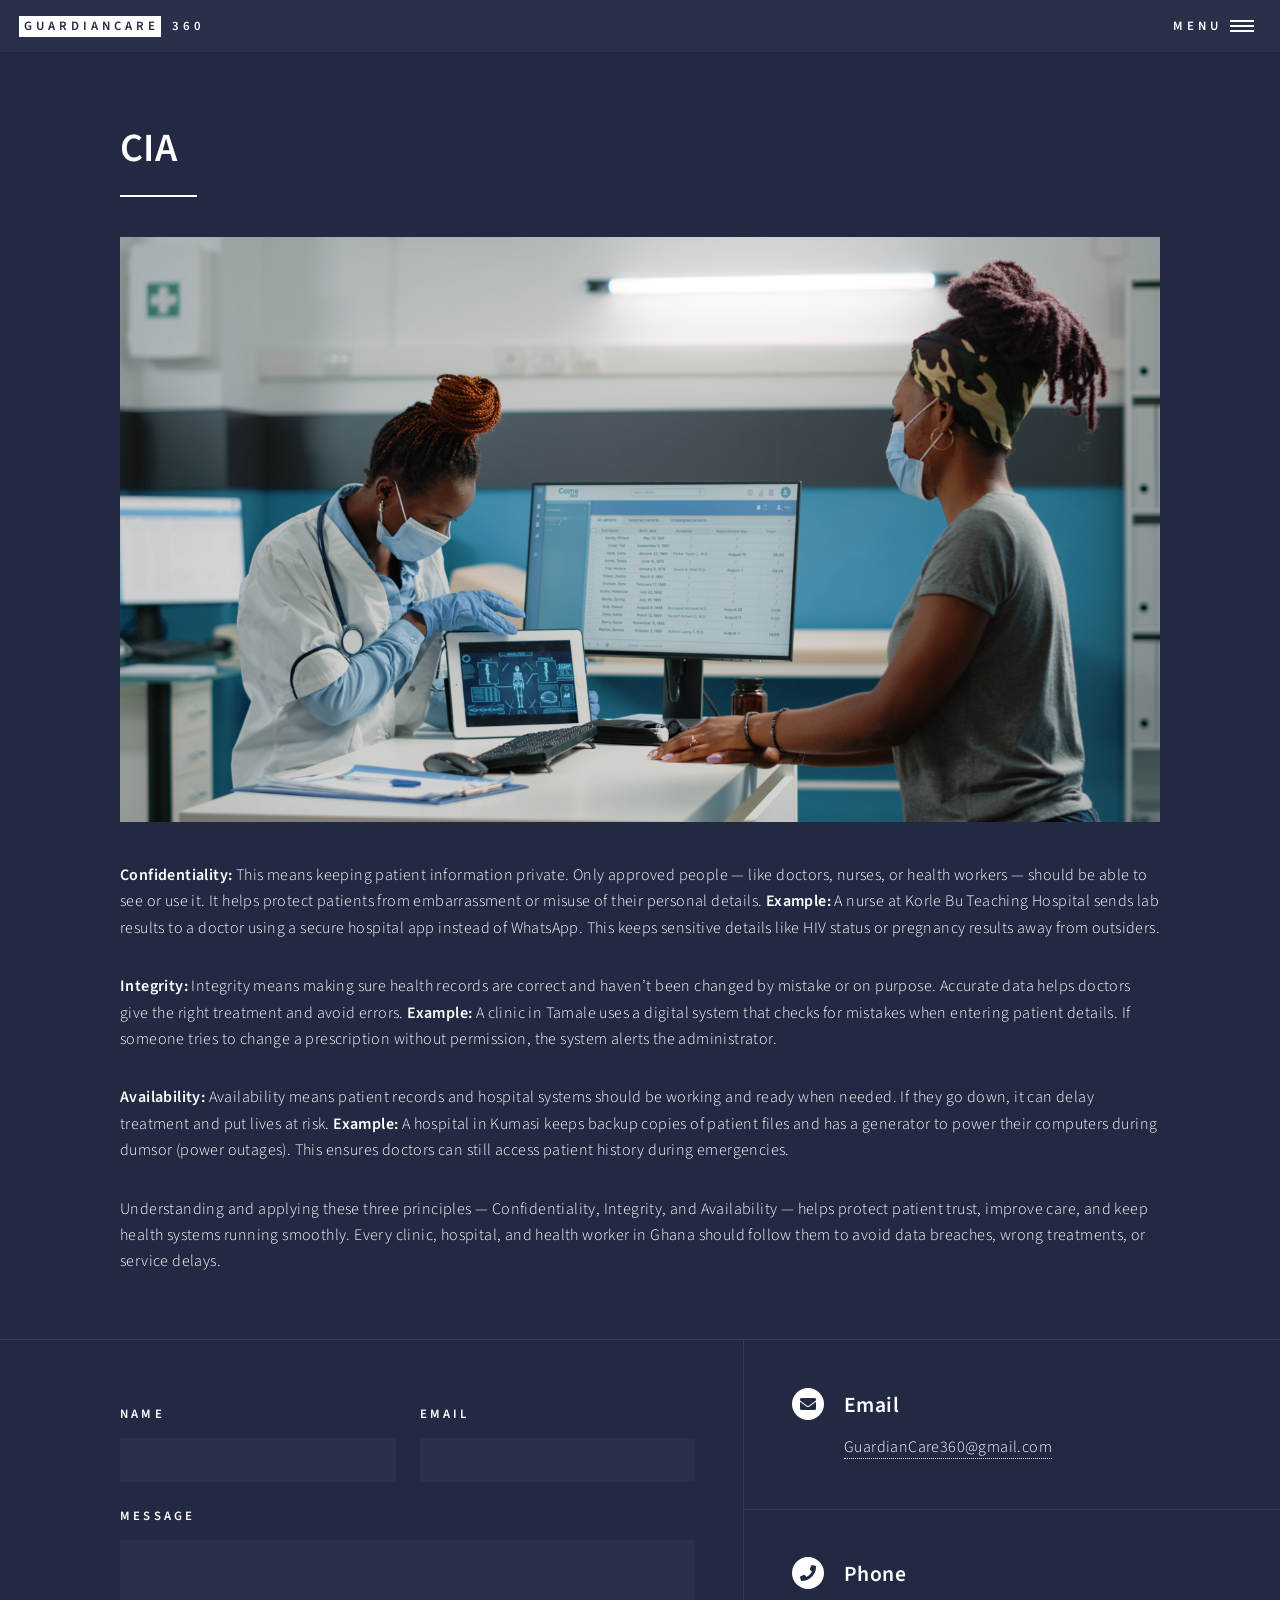
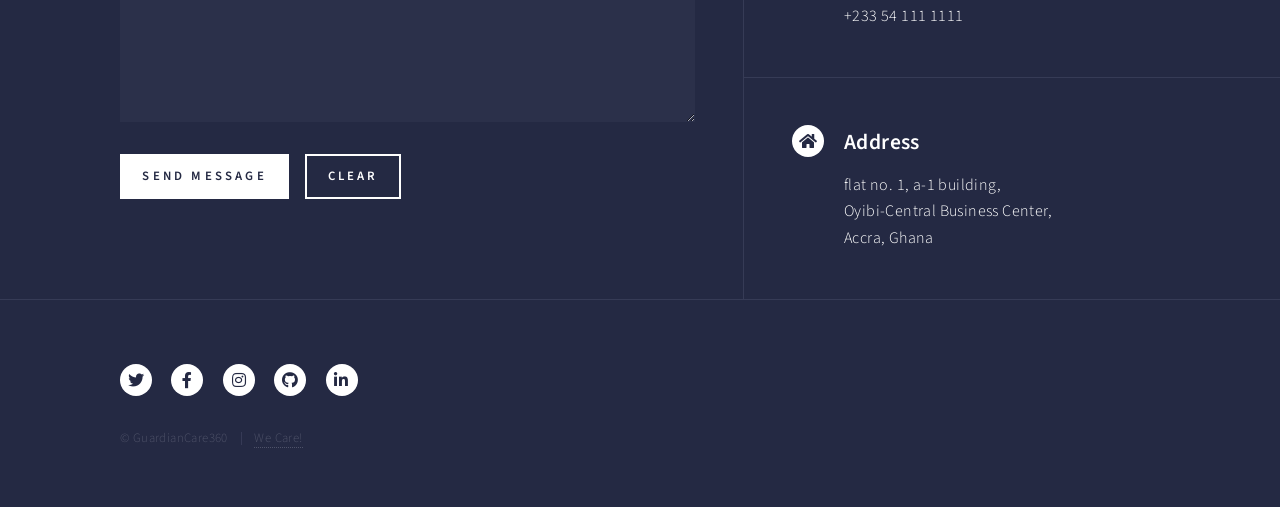
==== commit 4b1fb8d9: "updated CIA" ====
--- a/frontend/CIA.html
+++ b/frontend/CIA.html
@@ -43,19 +43,19 @@
 										<h1>CIA</h1>
 									</header>
 									<span class="image main"><img src="images/pic11.jpg" alt="" /></span>
-									<p><b>Confidentiality:</b> This principle ensures that patient health information (PHI) is accessible only to authorized individuals and entities. It involves protecting data from unauthorized access, disclosure, or use. In healthcare, maintaining confidentiality is essential to preserving patient privacy and complying with regulations such as the Health Insurance Portability and Accountability Act (HIPAA).
+									<p><b>Confidentiality:</b> This means keeping patient information private. Only approved people — like doctors, nurses, or health workers — should be able to see or use it. It helps protect patients from embarrassment or misuse of their personal details.
 
-										<b>Example:</b> Healthcare professionals are required to use secure communication channels, such as encrypted emails or secure messaging platforms, to exchange sensitive patient information and prevent unauthorized access by external parties.
-										
-										<p><b>Integrity:</b> Integrity refers to the accuracy, consistency, and reliability of healthcare data throughout its lifecycle. It involves ensuring that data is not altered or tampered with unlawfully, intentionally, or unintentionally. Maintaining data integrity is critical for healthcare organizations to make informed decisions and provide quality patient care based on accurate information.
-										
-										<b>Example: </b>Using data validation techniques, such as checksums or digital signatures, to verify the integrity of electronic health records (EHRs) and detect any unauthorized changes or modifications that may compromise data accuracy.</p>
-										
-										<p><b>Availability:</b> Availability ensures that healthcare data and systems are accessible and usable by authorized users whenever needed. It involves implementing measures to prevent disruptions, downtime, or service outages that could impact patient care, clinical operations, or healthcare services delivery.
-										
-										<b>Example:</b> Implementing redundant systems, backup solutions, and disaster recovery plans to ensure continuity of operations and timely access to critical healthcare resources, even in the event of cyberattacks, natural disasters, or technical failures.</p>
-										
-										Understanding and applying the CIA principles in healthcare data protection is essential for safeguarding patient confidentiality, maintaining data accuracy and reliability, and ensuring uninterrupted access to healthcare services and information. Healthcare organizations must integrate these principles into their cybersecurity strategies and practices to mitigate risks, protect against threats, and uphold the trust and security of patient data.</p>
+<b>Example:</b> A nurse at Korle Bu Teaching Hospital sends lab results to a doctor using a secure hospital app instead of WhatsApp. This keeps sensitive details like HIV status or pregnancy results away from outsiders.
+
+<p><b>Integrity:</b> Integrity means making sure health records are correct and haven’t been changed by mistake or on purpose. Accurate data helps doctors give the right treatment and avoid errors.
+
+<b>Example:</b> A clinic in Tamale uses a digital system that checks for mistakes when entering patient details. If someone tries to change a prescription without permission, the system alerts the administrator.
+
+<p><b>Availability:</b> Availability means patient records and hospital systems should be working and ready when needed. If they go down, it can delay treatment and put lives at risk.
+
+<b>Example:</b> A hospital in Kumasi keeps backup copies of patient files and has a generator to power their computers during dumsor (power outages). This ensures doctors can still access patient history during emergencies.
+
+<p>Understanding and applying these three principles — Confidentiality, Integrity, and Availability — helps protect patient trust, improve care, and keep health systems running smoothly. Every clinic, hospital, and health worker in Ghana should follow them to avoid data breaches, wrong treatments, or service delays.</p>
 									
 								</div>
 							</section>
@@ -92,23 +92,23 @@
 									<div class="contact-method">
 										<span class="icon solid alt fa-envelope"></span>
 										<h3>Email</h3>
-										<a href="#">information@untitled.tld</a>
+										<a href="#">GuardianCare360@gmail.com</a>
 									</div>
 								</section>
 								<section>
 									<div class="contact-method">
 										<span class="icon solid alt fa-phone"></span>
 										<h3>Phone</h3>
-										<span>(000) 000-0000 x12387</span>
+										<span>+233 54 111 1111</span>
 									</div>
 								</section>
 								<section>
 									<div class="contact-method">
 										<span class="icon solid alt fa-home"></span>
 										<h3>Address</h3>
-										<span>1234 Somewhere Road #5432<br />
-										Nashville, TN 00000<br />
-										United States of America</span>
+										<span>flat no. 1, a-1 building,<br />
+											Oyibi-Central Business Center,<br />
+											Accra, Ghana</span>
 									</div>
 								</section>
 							</section>
@@ -126,12 +126,10 @@
 								<li><a href="#" class="icon brands alt fa-linkedin-in"><span class="label">LinkedIn</span></a></li>
 							</ul>
 							<ul class="copyright">
-								<li>&copy; Untitled</li><li>Design: <a href="https://html5up.net">HTML5 UP</a></li>
+								<li>&copy; GuardianCare360</li><li> <a href="http://localhost/project/home.php">We Care!</a></li>
 							</ul>
 						</div>
 					</footer>
-
-			</div>
 
 		<!-- Scripts -->
 			<script src="assets/js/jquery.min.js"></script>
